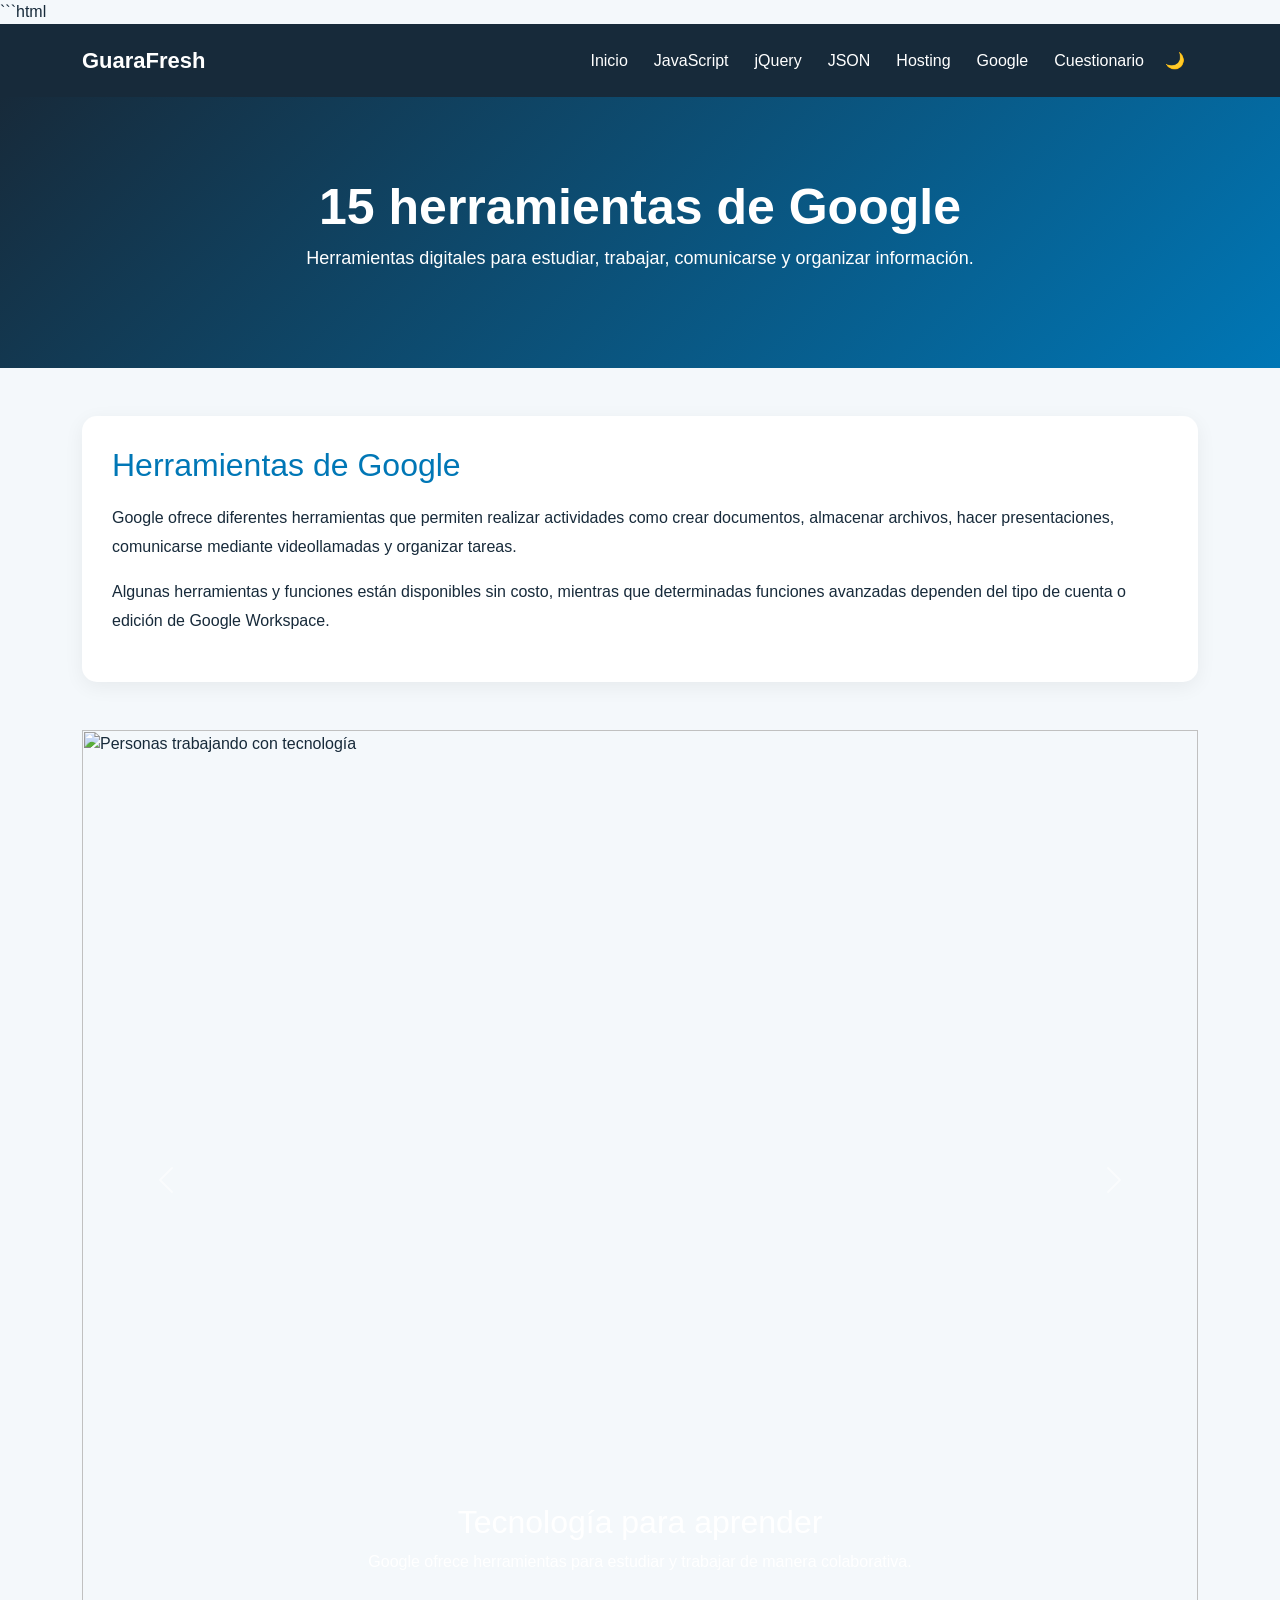
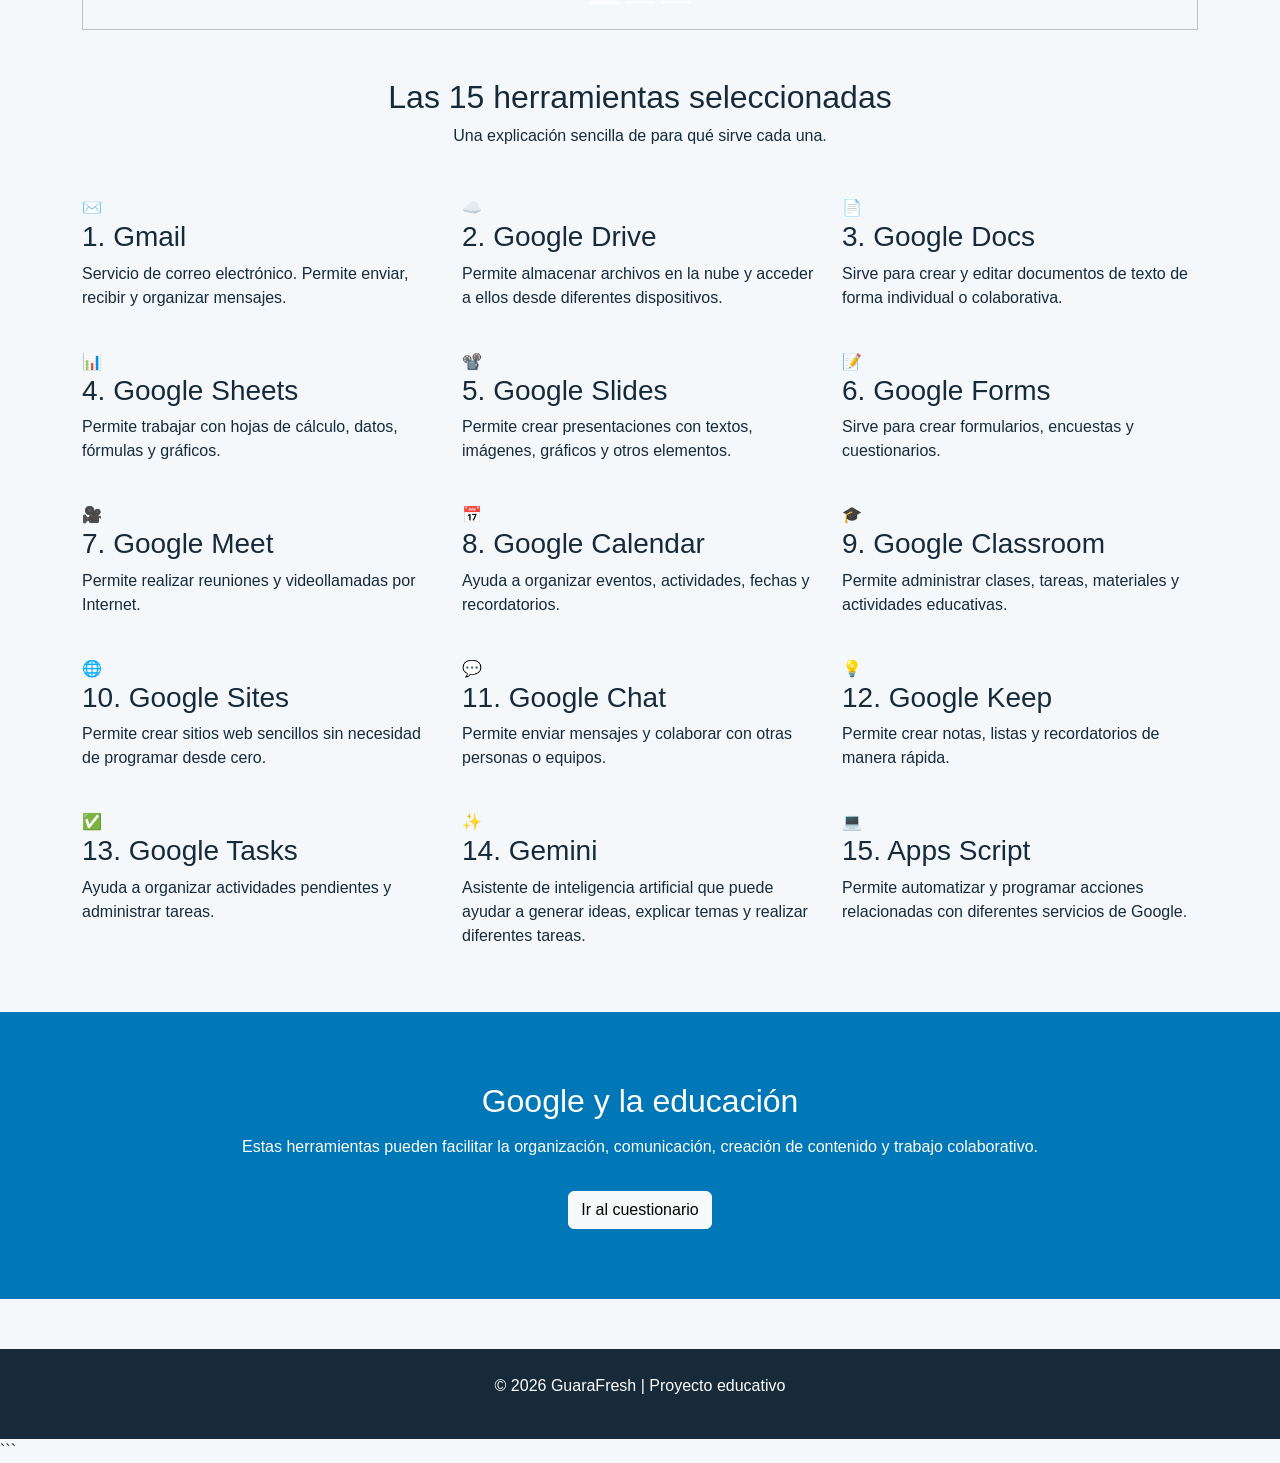
==== herramientas.html @ 19112d0e "second commit" ====
```html
<!DOCTYPE html>
<html lang="es">

<head>

    <meta charset="UTF-8">
    <meta name="viewport" content="width=device-width, initial-scale=1.0">

    <title>Herramientas de Google | GuaraFresh</title>

    <!-- Bootstrap -->
    <link href="https://cdn.jsdelivr.net/npm/bootstrap@5.3.7/dist/css/bootstrap.min.css" rel="stylesheet">

    <!-- CSS -->
    <link rel="stylesheet" href="css/estilos.css">

</head>

<body>

<!-- =========================
     NAVBAR
========================= -->

<nav class="navbar navbar-expand-lg navbar-dark">

    <div class="container">

        <a class="navbar-brand nombre-marca fw-bold" href="index.html">
            GuaraFresh
        </a>

        <button class="navbar-toggler"
                type="button"
                data-bs-toggle="collapse"
                data-bs-target="#menu">

            <span class="navbar-toggler-icon"></span>

        </button>

        <div class="collapse navbar-collapse" id="menu">

            <ul class="navbar-nav ms-auto">

                <li class="nav-item">
                    <a class="nav-link" href="index.html">
                        Inicio
                    </a>
                </li>

                <li class="nav-item">
                    <a class="nav-link" href="javascript.html">
                        JavaScript
                    </a>
                </li>

                <li class="nav-item">
                    <a class="nav-link" href="jquery.html">
                        jQuery
                    </a>
                </li>

                <li class="nav-item">
                    <a class="nav-link" href="json.html">
                        JSON
                    </a>
                </li>

                <li class="nav-item">
                    <a class="nav-link" href="hosting.html">
                        Hosting
                    </a>
                </li>

                <li class="nav-item">
                    <a class="nav-link active" href="herramientas.html">
                        Google
                    </a>
                </li>

                <li class="nav-item">
                    <a class="nav-link" href="cuestionario.html">
                        Cuestionario
                    </a>
                </li>

            </ul>

            <!-- MODO OSCURO -->

            <button id="modoOscuro"
                    class="btn btn-modo"
                    type="button">

                🌙

            </button>

        </div>

    </div>

</nav>


<!-- =========================
     TÍTULO
========================= -->

<section class="titulo-pagina">

    <div class="container">

        <h1>
            15 herramientas de Google
        </h1>

        <p>
            Herramientas digitales para estudiar, trabajar,
            comunicarse y organizar información.
        </p>

    </div>

</section>


<!-- =========================
     INTRODUCCIÓN
========================= -->

<section class="container py-5">

    <div class="contenido">

        <h2>
            Herramientas de Google
        </h2>

        <p>
            Google ofrece diferentes herramientas que permiten
            realizar actividades como crear documentos,
            almacenar archivos, hacer presentaciones,
            comunicarse mediante videollamadas y organizar tareas.
        </p>

        <p>
            Algunas herramientas y funciones están disponibles
            sin costo, mientras que determinadas funciones
            avanzadas dependen del tipo de cuenta o edición
            de Google Workspace.
        </p>

    </div>

</section>


<!-- =========================
     CARRUSEL
========================= -->

<section class="container mb-5">

    <div id="carruselGoogle"
         class="carousel slide carousel-fade"
         data-bs-ride="carousel"
         data-bs-interval="4000">

        <div class="carousel-indicators">

            <button type="button"
                    data-bs-target="#carruselGoogle"
                    data-bs-slide-to="0"
                    class="active"></button>

            <button type="button"
                    data-bs-target="#carruselGoogle"
                    data-bs-slide-to="1"></button>

            <button type="button"
                    data-bs-target="#carruselGoogle"
                    data-bs-slide-to="2"></button>

        </div>


        <div class="carousel-inner">

            <div class="carousel-item active">

                <img src="https://images.unsplash.com/photo-1556761175-b413da4baf72?auto=format&fit=crop&w=1400&q=80"
                     class="d-block w-100"
                     alt="Personas trabajando con tecnología">

                <div class="carousel-caption">

                    <h2>
                        Tecnología para aprender
                    </h2>

                    <p>
                        Google ofrece herramientas para estudiar
                        y trabajar de manera colaborativa.
                    </p>

                </div>

            </div>


            <div class="carousel-item">

                <img src="https://images.unsplash.com/photo-1516321318423-f06f85e504b3?auto=format&fit=crop&w=1400&q=80"
                     class="d-block w-100"
                     alt="Computadora y herramientas digitales">

                <div class="carousel-caption">

                    <h2>
                        Productividad digital
                    </h2>

                    <p>
                        Crea documentos, presentaciones,
                        formularios y mucho más.
                    </p>

                </div>

            </div>


            <div class="carousel-item">

                <img src="https://images.unsplash.com/photo-1497366754035-f200968a6e72?auto=format&fit=crop&w=1400&q=80"
                     class="d-block w-100"
                     alt="Espacio de trabajo">

                <div class="carousel-caption">

                    <h2>
                        Trabajo colaborativo
                    </h2>

                    <p>
                        Comparte información y trabaja
                        con otras personas desde Internet.
                    </p>

                </div>

            </div>

        </div>


        <button class="carousel-control-prev"
                type="button"
                data-bs-target="#carruselGoogle"
                data-bs-slide="prev">

            <span class="carousel-control-prev-icon"></span>

        </button>


        <button class="carousel-control-next"
                type="button"
                data-bs-target="#carruselGoogle"
                data-bs-slide="next">

            <span class="carousel-control-next-icon"></span>

        </button>

    </div>

</section>


<!-- =========================
     15 HERRAMIENTAS
========================= -->

<section class="container pb-5">

    <div class="text-center mb-5">

        <h2>
            Las 15 herramientas seleccionadas
        </h2>

        <p class="texto-gris">
            Una explicación sencilla de para qué sirve cada una.
        </p>

    </div>


    <div class="row g-4">


        <!-- 1 -->

        <div class="col-md-6 col-lg-4">

            <div class="herramienta-card">

                <div class="herramienta-icono">
                    ✉️
                </div>

                <h3>
                    1. Gmail
                </h3>

                <p>
                    Servicio de correo electrónico. Permite
                    enviar, recibir y organizar mensajes.
                </p>

            </div>

        </div>


        <!-- 2 -->

        <div class="col-md-6 col-lg-4">

            <div class="herramienta-card">

                <div class="herramienta-icono">
                    ☁️
                </div>

                <h3>
                    2. Google Drive
                </h3>

                <p>
                    Permite almacenar archivos en la nube
                    y acceder a ellos desde diferentes dispositivos.
                </p>

            </div>

        </div>


        <!-- 3 -->

        <div class="col-md-6 col-lg-4">

            <div class="herramienta-card">

                <div class="herramienta-icono">
                    📄
                </div>

                <h3>
                    3. Google Docs
                </h3>

                <p>
                    Sirve para crear y editar documentos
                    de texto de forma individual o colaborativa.
                </p>

            </div>

        </div>


        <!-- 4 -->

        <div class="col-md-6 col-lg-4">

            <div class="herramienta-card">

                <div class="herramienta-icono">
                    📊
                </div>

                <h3>
                    4. Google Sheets
                </h3>

                <p>
                    Permite trabajar con hojas de cálculo,
                    datos, fórmulas y gráficos.
                </p>

            </div>

        </div>


        <!-- 5 -->

        <div class="col-md-6 col-lg-4">

            <div class="herramienta-card">

                <div class="herramienta-icono">
                    📽️
                </div>

                <h3>
                    5. Google Slides
                </h3>

                <p>
                    Permite crear presentaciones con textos,
                    imágenes, gráficos y otros elementos.
                </p>

            </div>

        </div>


        <!-- 6 -->

        <div class="col-md-6 col-lg-4">

            <div class="herramienta-card">

                <div class="herramienta-icono">
                    📝
                </div>

                <h3>
                    6. Google Forms
                </h3>

                <p>
                    Sirve para crear formularios, encuestas
                    y cuestionarios.
                </p>

            </div>

        </div>


        <!-- 7 -->

        <div class="col-md-6 col-lg-4">

            <div class="herramienta-card">

                <div class="herramienta-icono">
                    🎥
                </div>

                <h3>
                    7. Google Meet
                </h3>

                <p>
                    Permite realizar reuniones y videollamadas
                    por Internet.
                </p>

            </div>

        </div>


        <!-- 8 -->

        <div class="col-md-6 col-lg-4">

            <div class="herramienta-card">

                <div class="herramienta-icono">
                    📅
                </div>

                <h3>
                    8. Google Calendar
                </h3>

                <p>
                    Ayuda a organizar eventos, actividades,
                    fechas y recordatorios.
                </p>

            </div>

        </div>


        <!-- 9 -->

        <div class="col-md-6 col-lg-4">

            <div class="herramienta-card">

                <div class="herramienta-icono">
                    🎓
                </div>

                <h3>
                    9. Google Classroom
                </h3>

                <p>
                    Permite administrar clases, tareas,
                    materiales y actividades educativas.
                </p>

            </div>

        </div>


        <!-- 10 -->

        <div class="col-md-6 col-lg-4">

            <div class="herramienta-card">

                <div class="herramienta-icono">
                    🌐
                </div>

                <h3>
                    10. Google Sites
                </h3>

                <p>
                    Permite crear sitios web sencillos
                    sin necesidad de programar desde cero.
                </p>

            </div>

        </div>


        <!-- 11 -->

        <div class="col-md-6 col-lg-4">

            <div class="herramienta-card">

                <div class="herramienta-icono">
                    💬
                </div>

                <h3>
                    11. Google Chat
                </h3>

                <p>
                    Permite enviar mensajes y colaborar
                    con otras personas o equipos.
                </p>

            </div>

        </div>


        <!-- 12 -->

        <div class="col-md-6 col-lg-4">

            <div class="herramienta-card">

                <div class="herramienta-icono">
                    💡
                </div>

                <h3>
                    12. Google Keep
                </h3>

                <p>
                    Permite crear notas, listas y recordatorios
                    de manera rápida.
                </p>

            </div>

        </div>


        <!-- 13 -->

        <div class="col-md-6 col-lg-4">

            <div class="herramienta-card">

                <div class="herramienta-icono">
                    ✅
                </div>

                <h3>
                    13. Google Tasks
                </h3>

                <p>
                    Ayuda a organizar actividades pendientes
                    y administrar tareas.
                </p>

            </div>

        </div>


        <!-- 14 -->

        <div class="col-md-6 col-lg-4">

            <div class="herramienta-card">

                <div class="herramienta-icono">
                    ✨
                </div>

                <h3>
                    14. Gemini
                </h3>

                <p>
                    Asistente de inteligencia artificial
                    que puede ayudar a generar ideas,
                    explicar temas y realizar diferentes tareas.
                </p>

            </div>

        </div>


        <!-- 15 -->

        <div class="col-md-6 col-lg-4">

            <div class="herramienta-card">

                <div class="herramienta-icono">
                    💻
                </div>

                <h3>
                    15. Apps Script
                </h3>

                <p>
                    Permite automatizar y programar acciones
                    relacionadas con diferentes servicios de Google.
                </p>

            </div>

        </div>


    </div>

</section>


<!-- =========================
     MENSAJE FINAL
========================= -->

<section class="seccion-azul">

    <div class="container text-center">

        <h2>
            Google y la educación
        </h2>

        <p>
            Estas herramientas pueden facilitar la organización,
            comunicación, creación de contenido y trabajo colaborativo.
        </p>

        <a href="cuestionario.html"
           class="btn btn-light mt-3">

            Ir al cuestionario

        </a>

    </div>

</section>


<!-- =========================
     FOOTER
========================= -->

<footer>

    <p>
        © 2026 GuaraFresh | Proyecto educativo
    </p>

</footer>


<!-- Bootstrap -->

<script src="https://cdn.jsdelivr.net/npm/bootstrap@5.3.7/dist/js/bootstrap.bundle.min.js"></script>

<!-- JavaScript propio -->

<script src="js/script.js"></script>

</body>

</html>
```
---- css/estilos.css ----
* {
    margin: 0;
    padding: 0;
    box-sizing: border-box;
}

body {
    font-family: Arial, Helvetica, sans-serif;
    background: #f4f8fb;
    color: #172a3a;
}

/* NAVBAR */

.navbar {
    background: #172a3a;
    padding: 15px 0;
}

.navbar-brand {
    font-size: 22px;
}

.nav-link {
    color: white !important;
    margin-left: 10px;
    transition: 0.3s;
}

.nav-link:hover {
    color: #2a9d8f !important;
}

/* HERO */

.hero {
    min-height: 600px;
    display: flex;
    align-items: center;
    justify-content: center;

    background: linear-gradient(
        135deg,
        #172a3a,
        #0077b6,
        #2a9d8f
    );

    color: white;
}

.hero h1 {
    font-size: 70px;
    font-weight: bold;
    margin: 20px 0;
}

.hero h3 {
    margin-bottom: 20px;
}

.hero p {
    max-width: 700px;
    margin: auto;
    font-size: 19px;
    line-height: 1.7;
}

.logo {
    width: 100px;
    height: 100px;
    margin: auto;

    display: flex;
    align-items: center;
    justify-content: center;

    border-radius: 50%;

    background: white;

    font-size: 50px;
}

/* BOTONES */

.btn-principal {
    background: #2a9d8f;
    color: white;
    border: none;
    padding: 12px 25px;
    margin-top: 25px;
    border-radius: 30px;
    transition: 0.3s;
}

.btn-principal:hover {
    background: #238276;
    color: white;
    transform: translateY(-3px);
}

/* TITULOS */

.titulo-pagina {
    background: linear-gradient(
        135deg,
        #172a3a,
        #0077b6
    );

    color: white;

    text-align: center;

    padding: 80px 20px;
}

.titulo-pagina h1 {
    font-size: 50px;
    font-weight: bold;
}

.titulo-pagina p {
    font-size: 18px;
}

/* TARJETAS */

.card-info {
    background: white;
    padding: 30px;
    border-radius: 15px;

    height: 100%;

    box-shadow: 0 5px 20px rgba(0, 0, 0, 0.08);

    transition: 0.3s;
}

.card-info:hover {
    transform: translateY(-7px);
}

.card-info h3 {
    color: #0077b6;
    margin-bottom: 15px;
}

.icono {
    font-size: 45px;
    margin-bottom: 15px;
}

/* CONTENIDO */

.contenido {
    background: white;

    padding: 30px;

    border-radius: 15px;

    box-shadow: 0 5px 20px rgba(0, 0, 0, 0.06);
}

.contenido h2 {
    color: #0077b6;
    margin-bottom: 20px;
}

.contenido p {
    line-height: 1.8;
}

/* CODIGO */

.codigo {
    background: #172a3a;
    color: white;

    padding: 30px;

    margin-top: 30px;

    border-radius: 15px;
}

.codigo h3 {
    margin-bottom: 20px;
}

pre {
    background: #101b25;
    padding: 20px;
    border-radius: 10px;
    overflow-x: auto;
}

code {
    color: #9ef01a;
}

/* MENSAJE JQUERY */

.mensaje {
    background: #e8f7f5;

    color: #172a3a;

    padding: 20px;

    margin-bottom: 20px;

    border-radius: 10px;

    font-size: 18px;
}

/* SECCION AZUL */

.seccion-azul {
    background: #0077b6;

    color: white;

    padding: 70px 20px;
}

.seccion-azul h2 {
    margin-bottom: 15px;
}

/* TABLA */

.table {
    background: white;
}

.table pre {
    margin: 0;
}

/* DOMINIO */

.dominio {
    background: #172a3a;

    color: #9ef01a;

    padding: 20px;

    border-radius: 10px;

    font-size: 25px;

    text-align: center;

    margin: 20px 0;
}

/* FLUJO DNS */

.flujo {
    display: flex;

    flex-direction: column;

    align-items: center;

    gap: 10px;

    margin: 30px 0;
}

.flujo div {
    background: #0077b6;

    color: white;

    padding: 15px 30px;

    border-radius: 10px;

    font-weight: bold;
}

.flujo span {
    font-size: 25px;
}

/* CUESTIONARIO */

.pregunta {
    background: white;

    padding: 25px;

    margin-bottom: 20px;

    border-radius: 15px;

    box-shadow: 0 4px 15px rgba(0, 0, 0, 0.06);
}

.pregunta h3 {
    font-size: 20px;

    margin-bottom: 20px;
}

.pregunta label {
    display: block;

    padding: 10px;

    margin: 5px 0;

    background: #f4f8fb;

    border-radius: 8px;

    cursor: pointer;
}

.pregunta label:hover {
    background: #dff3f0;
}

#resultado {
    margin-top: 30px;

    padding: 25px;

    border-radius: 15px;

    font-size: 22px;

    font-weight: bold;

    text-align: center;
}

/* FOOTER */

footer {
    background: #172a3a;

    color: white;

    text-align: center;

    padding: 25px;

    margin-top: 50px;
}

/* RESPONSIVE */

@media (max-width: 768px) {

    .hero h1 {
        font-size: 45px;
    }

    .titulo-pagina h1 {
        font-size: 38px;
    }

    .hero {
        padding: 80px 20px;
    }

}
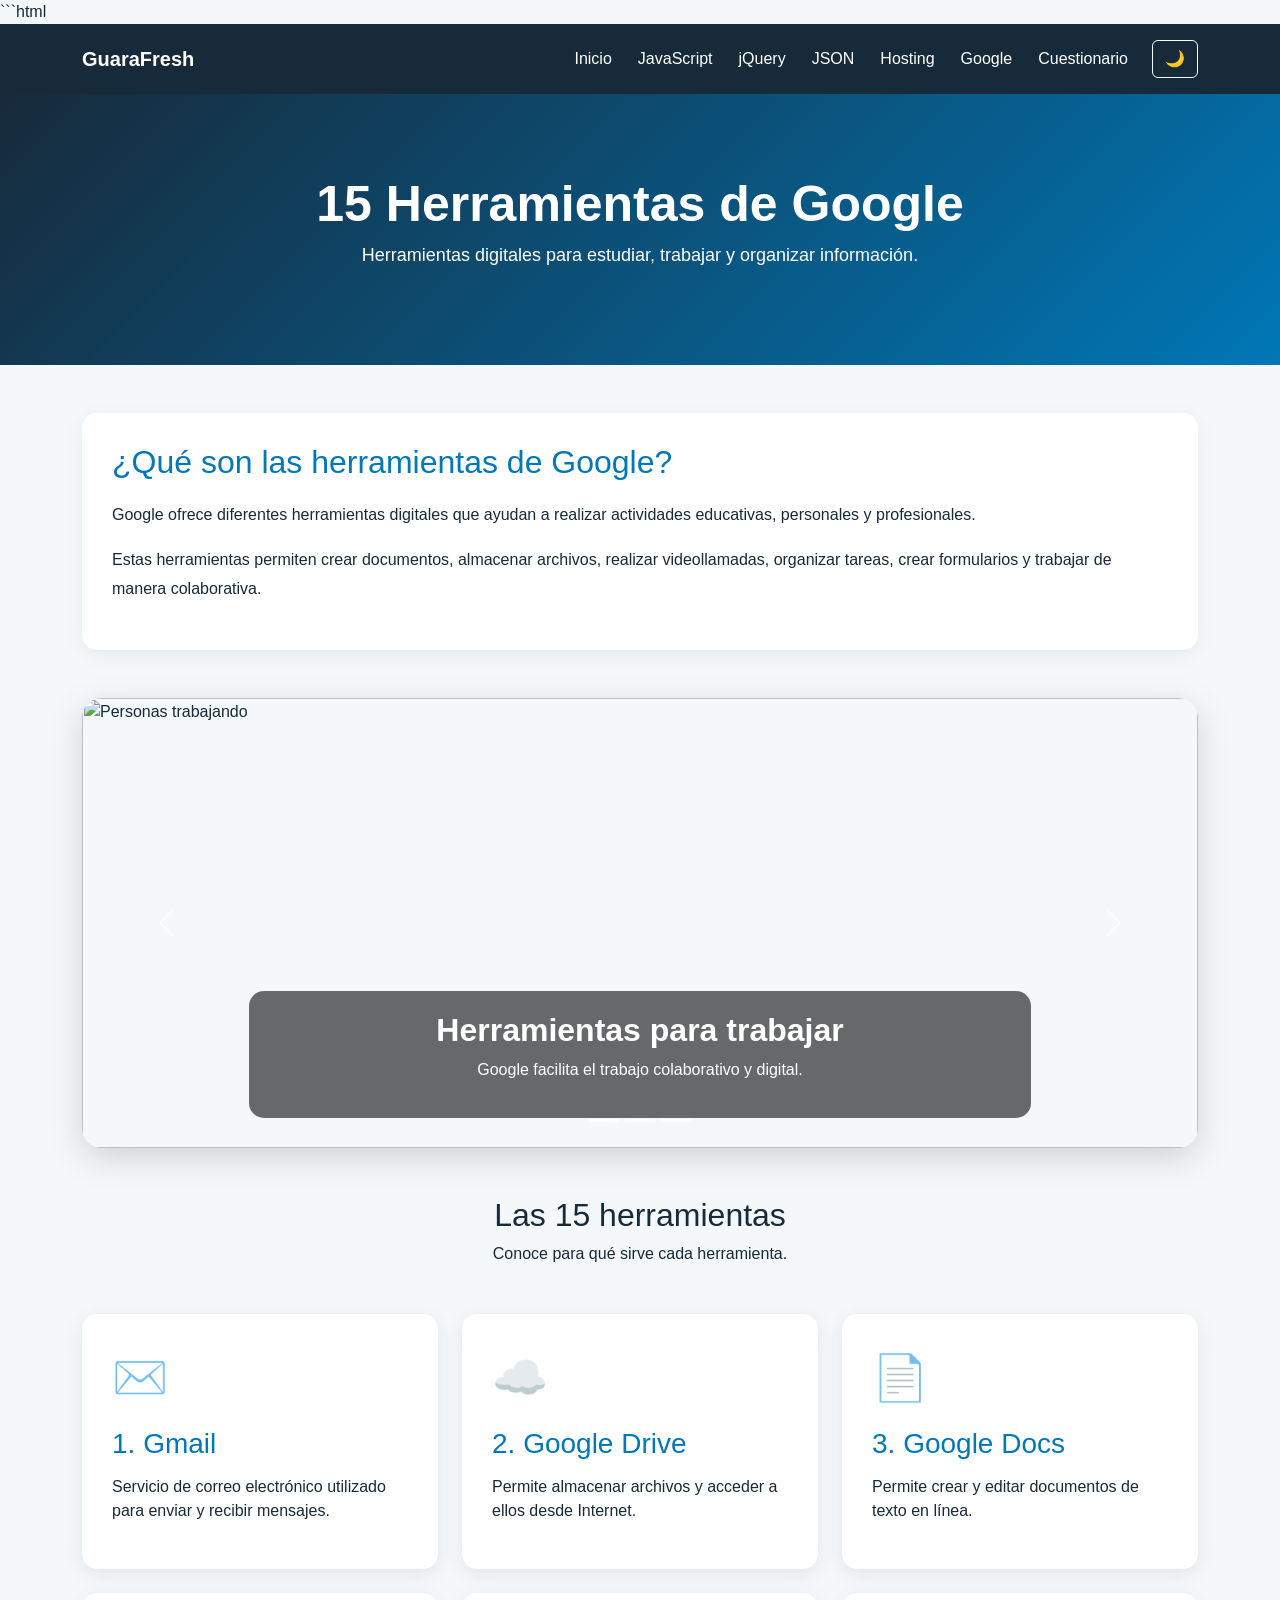
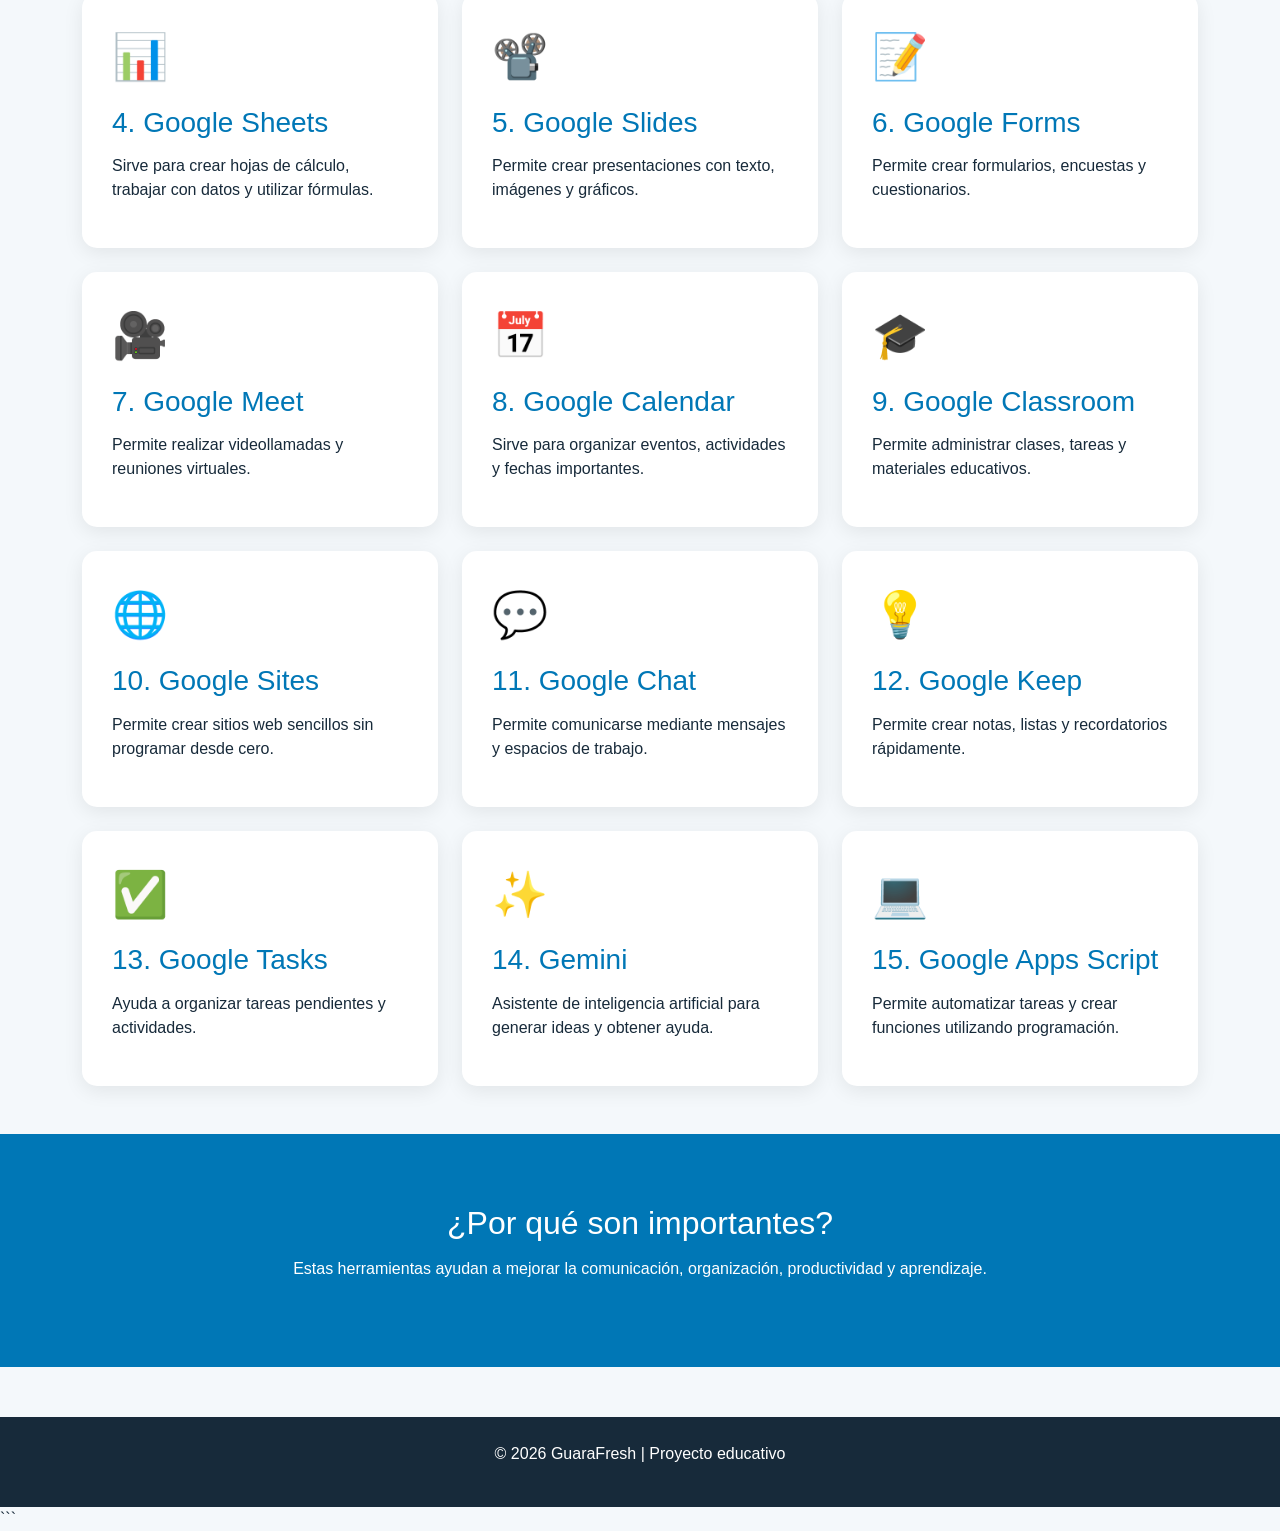
==== commit 8b9846c6: "tercer commit" ====
--- a/herramientas.html
+++ b/herramientas.html
@@ -12,12 +12,13 @@
     <!-- Bootstrap -->
     <link href="https://cdn.jsdelivr.net/npm/bootstrap@5.3.7/dist/css/bootstrap.min.css" rel="stylesheet">
 
-    <!-- CSS -->
+    <!-- CSS del proyecto -->
     <link rel="stylesheet" href="css/estilos.css">
 
 </head>
 
 <body>
+
 
 <!-- =========================
      NAVBAR
@@ -27,7 +28,7 @@
 
     <div class="container">
 
-        <a class="navbar-brand nombre-marca fw-bold" href="index.html">
+        <a class="navbar-brand fw-bold" href="index.html">
             GuaraFresh
         </a>
 
@@ -91,7 +92,7 @@
             <!-- MODO OSCURO -->
 
             <button id="modoOscuro"
-                    class="btn btn-modo"
+                    class="btn btn-outline-light ms-3"
                     type="button">
 
                 🌙
@@ -106,7 +107,7 @@
 
 
 <!-- =========================
-     TÍTULO
+     ENCABEZADO
 ========================= -->
 
 <section class="titulo-pagina">
@@ -114,12 +115,12 @@
     <div class="container">
 
         <h1>
-            15 herramientas de Google
+            15 Herramientas de Google
         </h1>
 
         <p>
-            Herramientas digitales para estudiar, trabajar,
-            comunicarse y organizar información.
+            Herramientas digitales para estudiar,
+            trabajar y organizar información.
         </p>
 
     </div>
@@ -136,21 +137,20 @@
     <div class="contenido">
 
         <h2>
-            Herramientas de Google
+            ¿Qué son las herramientas de Google?
         </h2>
 
         <p>
-            Google ofrece diferentes herramientas que permiten
-            realizar actividades como crear documentos,
-            almacenar archivos, hacer presentaciones,
-            comunicarse mediante videollamadas y organizar tareas.
+            Google ofrece diferentes herramientas digitales
+            que ayudan a realizar actividades educativas,
+            personales y profesionales.
         </p>
 
         <p>
-            Algunas herramientas y funciones están disponibles
-            sin costo, mientras que determinadas funciones
-            avanzadas dependen del tipo de cuenta o edición
-            de Google Workspace.
+            Estas herramientas permiten crear documentos,
+            almacenar archivos, realizar videollamadas,
+            organizar tareas, crear formularios y trabajar
+            de manera colaborativa.
         </p>
 
     </div>
@@ -167,22 +167,25 @@
     <div id="carruselGoogle"
          class="carousel slide carousel-fade"
          data-bs-ride="carousel"
-         data-bs-interval="4000">
+         data-bs-interval="3500">
 
         <div class="carousel-indicators">
 
             <button type="button"
                     data-bs-target="#carruselGoogle"
                     data-bs-slide-to="0"
-                    class="active"></button>
+                    class="active">
+            </button>
 
             <button type="button"
                     data-bs-target="#carruselGoogle"
-                    data-bs-slide-to="1"></button>
+                    data-bs-slide-to="1">
+            </button>
 
             <button type="button"
                     data-bs-target="#carruselGoogle"
-                    data-bs-slide-to="2"></button>
+                    data-bs-slide-to="2">
+            </button>
 
         </div>
 
@@ -191,9 +194,33 @@
 
             <div class="carousel-item active">
 
-                <img src="https://images.unsplash.com/photo-1556761175-b413da4baf72?auto=format&fit=crop&w=1400&q=80"
-                     class="d-block w-100"
-                     alt="Personas trabajando con tecnología">
+                <img
+                    src="https://images.unsplash.com/photo-1556761175-b413da4baf72?auto=format&fit=crop&w=1400&q=80"
+                    class="d-block w-100"
+                    alt="Personas trabajando">
+
+                <div class="carousel-caption">
+
+                    <h2>
+                        Herramientas para trabajar
+                    </h2>
+
+                    <p>
+                        Google facilita el trabajo
+                        colaborativo y digital.
+                    </p>
+
+                </div>
+
+            </div>
+
+
+            <div class="carousel-item">
+
+                <img
+                    src="https://images.unsplash.com/photo-1516321318423-f06f85e504b3?auto=format&fit=crop&w=1400&q=80"
+                    class="d-block w-100"
+                    alt="Tecnología">
 
                 <div class="carousel-caption">
 
@@ -202,8 +229,8 @@
                     </h2>
 
                     <p>
-                        Google ofrece herramientas para estudiar
-                        y trabajar de manera colaborativa.
+                        Utiliza diferentes herramientas
+                        para mejorar tu aprendizaje.
                     </p>
 
                 </div>
@@ -213,41 +240,20 @@
 
             <div class="carousel-item">
 
-                <img src="https://images.unsplash.com/photo-1516321318423-f06f85e504b3?auto=format&fit=crop&w=1400&q=80"
-                     class="d-block w-100"
-                     alt="Computadora y herramientas digitales">
+                <img
+                    src="https://images.unsplash.com/photo-1497366754035-f200968a6e72?auto=format&fit=crop&w=1400&q=80"
+                    class="d-block w-100"
+                    alt="Espacio de trabajo">
 
                 <div class="carousel-caption">
 
                     <h2>
-                        Productividad digital
+                        Productividad
                     </h2>
 
                     <p>
-                        Crea documentos, presentaciones,
-                        formularios y mucho más.
-                    </p>
-
-                </div>
-
-            </div>
-
-
-            <div class="carousel-item">
-
-                <img src="https://images.unsplash.com/photo-1497366754035-f200968a6e72?auto=format&fit=crop&w=1400&q=80"
-                     class="d-block w-100"
-                     alt="Espacio de trabajo">
-
-                <div class="carousel-caption">
-
-                    <h2>
-                        Trabajo colaborativo
-                    </h2>
-
-                    <p>
-                        Comparte información y trabaja
-                        con otras personas desde Internet.
+                        Organiza tus actividades
+                        y proyectos de manera sencilla.
                     </p>
 
                 </div>
@@ -290,11 +296,11 @@
     <div class="text-center mb-5">
 
         <h2>
-            Las 15 herramientas seleccionadas
+            Las 15 herramientas
         </h2>
 
-        <p class="texto-gris">
-            Una explicación sencilla de para qué sirve cada una.
+        <p>
+            Conoce para qué sirve cada herramienta.
         </p>
 
     </div>
@@ -307,19 +313,15 @@
 
         <div class="col-md-6 col-lg-4">
 
-            <div class="herramienta-card">
-
-                <div class="herramienta-icono">
-                    ✉️
-                </div>
-
-                <h3>
-                    1. Gmail
-                </h3>
-
-                <p>
-                    Servicio de correo electrónico. Permite
-                    enviar, recibir y organizar mensajes.
+            <div class="card-info">
+
+                <div class="icono">✉️</div>
+
+                <h3>1. Gmail</h3>
+
+                <p>
+                    Servicio de correo electrónico
+                    utilizado para enviar y recibir mensajes.
                 </p>
 
             </div>
@@ -331,19 +333,15 @@
 
         <div class="col-md-6 col-lg-4">
 
-            <div class="herramienta-card">
-
-                <div class="herramienta-icono">
-                    ☁️
-                </div>
-
-                <h3>
-                    2. Google Drive
-                </h3>
-
-                <p>
-                    Permite almacenar archivos en la nube
-                    y acceder a ellos desde diferentes dispositivos.
+            <div class="card-info">
+
+                <div class="icono">☁️</div>
+
+                <h3>2. Google Drive</h3>
+
+                <p>
+                    Permite almacenar archivos y acceder
+                    a ellos desde Internet.
                 </p>
 
             </div>
@@ -355,19 +353,15 @@
 
         <div class="col-md-6 col-lg-4">
 
-            <div class="herramienta-card">
-
-                <div class="herramienta-icono">
-                    📄
-                </div>
-
-                <h3>
-                    3. Google Docs
-                </h3>
-
-                <p>
-                    Sirve para crear y editar documentos
-                    de texto de forma individual o colaborativa.
+            <div class="card-info">
+
+                <div class="icono">📄</div>
+
+                <h3>3. Google Docs</h3>
+
+                <p>
+                    Permite crear y editar documentos
+                    de texto en línea.
                 </p>
 
             </div>
@@ -379,19 +373,15 @@
 
         <div class="col-md-6 col-lg-4">
 
-            <div class="herramienta-card">
-
-                <div class="herramienta-icono">
-                    📊
-                </div>
-
-                <h3>
-                    4. Google Sheets
-                </h3>
-
-                <p>
-                    Permite trabajar con hojas de cálculo,
-                    datos, fórmulas y gráficos.
+            <div class="card-info">
+
+                <div class="icono">📊</div>
+
+                <h3>4. Google Sheets</h3>
+
+                <p>
+                    Sirve para crear hojas de cálculo,
+                    trabajar con datos y utilizar fórmulas.
                 </p>
 
             </div>
@@ -403,19 +393,15 @@
 
         <div class="col-md-6 col-lg-4">
 
-            <div class="herramienta-card">
-
-                <div class="herramienta-icono">
-                    📽️
-                </div>
-
-                <h3>
-                    5. Google Slides
-                </h3>
-
-                <p>
-                    Permite crear presentaciones con textos,
-                    imágenes, gráficos y otros elementos.
+            <div class="card-info">
+
+                <div class="icono">📽️</div>
+
+                <h3>5. Google Slides</h3>
+
+                <p>
+                    Permite crear presentaciones
+                    con texto, imágenes y gráficos.
                 </p>
 
             </div>
@@ -427,19 +413,15 @@
 
         <div class="col-md-6 col-lg-4">
 
-            <div class="herramienta-card">
-
-                <div class="herramienta-icono">
-                    📝
-                </div>
-
-                <h3>
-                    6. Google Forms
-                </h3>
-
-                <p>
-                    Sirve para crear formularios, encuestas
-                    y cuestionarios.
+            <div class="card-info">
+
+                <div class="icono">📝</div>
+
+                <h3>6. Google Forms</h3>
+
+                <p>
+                    Permite crear formularios,
+                    encuestas y cuestionarios.
                 </p>
 
             </div>
@@ -451,19 +433,15 @@
 
         <div class="col-md-6 col-lg-4">
 
-            <div class="herramienta-card">
-
-                <div class="herramienta-icono">
-                    🎥
-                </div>
-
-                <h3>
-                    7. Google Meet
-                </h3>
-
-                <p>
-                    Permite realizar reuniones y videollamadas
-                    por Internet.
+            <div class="card-info">
+
+                <div class="icono">🎥</div>
+
+                <h3>7. Google Meet</h3>
+
+                <p>
+                    Permite realizar videollamadas
+                    y reuniones virtuales.
                 </p>
 
             </div>
@@ -475,19 +453,15 @@
 
         <div class="col-md-6 col-lg-4">
 
-            <div class="herramienta-card">
-
-                <div class="herramienta-icono">
-                    📅
-                </div>
-
-                <h3>
-                    8. Google Calendar
-                </h3>
-
-                <p>
-                    Ayuda a organizar eventos, actividades,
-                    fechas y recordatorios.
+            <div class="card-info">
+
+                <div class="icono">📅</div>
+
+                <h3>8. Google Calendar</h3>
+
+                <p>
+                    Sirve para organizar eventos,
+                    actividades y fechas importantes.
                 </p>
 
             </div>
@@ -499,19 +473,15 @@
 
         <div class="col-md-6 col-lg-4">
 
-            <div class="herramienta-card">
-
-                <div class="herramienta-icono">
-                    🎓
-                </div>
-
-                <h3>
-                    9. Google Classroom
-                </h3>
-
-                <p>
-                    Permite administrar clases, tareas,
-                    materiales y actividades educativas.
+            <div class="card-info">
+
+                <div class="icono">🎓</div>
+
+                <h3>9. Google Classroom</h3>
+
+                <p>
+                    Permite administrar clases,
+                    tareas y materiales educativos.
                 </p>
 
             </div>
@@ -523,19 +493,15 @@
 
         <div class="col-md-6 col-lg-4">
 
-            <div class="herramienta-card">
-
-                <div class="herramienta-icono">
-                    🌐
-                </div>
-
-                <h3>
-                    10. Google Sites
-                </h3>
+            <div class="card-info">
+
+                <div class="icono">🌐</div>
+
+                <h3>10. Google Sites</h3>
 
                 <p>
                     Permite crear sitios web sencillos
-                    sin necesidad de programar desde cero.
+                    sin programar desde cero.
                 </p>
 
             </div>
@@ -547,19 +513,15 @@
 
         <div class="col-md-6 col-lg-4">
 
-            <div class="herramienta-card">
-
-                <div class="herramienta-icono">
-                    💬
-                </div>
-
-                <h3>
-                    11. Google Chat
-                </h3>
-
-                <p>
-                    Permite enviar mensajes y colaborar
-                    con otras personas o equipos.
+            <div class="card-info">
+
+                <div class="icono">💬</div>
+
+                <h3>11. Google Chat</h3>
+
+                <p>
+                    Permite comunicarse mediante
+                    mensajes y espacios de trabajo.
                 </p>
 
             </div>
@@ -571,19 +533,15 @@
 
         <div class="col-md-6 col-lg-4">
 
-            <div class="herramienta-card">
-
-                <div class="herramienta-icono">
-                    💡
-                </div>
-
-                <h3>
-                    12. Google Keep
-                </h3>
-
-                <p>
-                    Permite crear notas, listas y recordatorios
-                    de manera rápida.
+            <div class="card-info">
+
+                <div class="icono">💡</div>
+
+                <h3>12. Google Keep</h3>
+
+                <p>
+                    Permite crear notas, listas
+                    y recordatorios rápidamente.
                 </p>
 
             </div>
@@ -595,19 +553,15 @@
 
         <div class="col-md-6 col-lg-4">
 
-            <div class="herramienta-card">
-
-                <div class="herramienta-icono">
-                    ✅
-                </div>
-
-                <h3>
-                    13. Google Tasks
-                </h3>
-
-                <p>
-                    Ayuda a organizar actividades pendientes
-                    y administrar tareas.
+            <div class="card-info">
+
+                <div class="icono">✅</div>
+
+                <h3>13. Google Tasks</h3>
+
+                <p>
+                    Ayuda a organizar tareas pendientes
+                    y actividades.
                 </p>
 
             </div>
@@ -619,20 +573,15 @@
 
         <div class="col-md-6 col-lg-4">
 
-            <div class="herramienta-card">
-
-                <div class="herramienta-icono">
-                    ✨
-                </div>
-
-                <h3>
-                    14. Gemini
-                </h3>
+            <div class="card-info">
+
+                <div class="icono">✨</div>
+
+                <h3>14. Gemini</h3>
 
                 <p>
                     Asistente de inteligencia artificial
-                    que puede ayudar a generar ideas,
-                    explicar temas y realizar diferentes tareas.
+                    para generar ideas y obtener ayuda.
                 </p>
 
             </div>
@@ -644,19 +593,15 @@
 
         <div class="col-md-6 col-lg-4">
 
-            <div class="herramienta-card">
-
-                <div class="herramienta-icono">
-                    💻
-                </div>
-
-                <h3>
-                    15. Apps Script
-                </h3>
-
-                <p>
-                    Permite automatizar y programar acciones
-                    relacionadas con diferentes servicios de Google.
+            <div class="card-info">
+
+                <div class="icono">💻</div>
+
+                <h3>15. Google Apps Script</h3>
+
+                <p>
+                    Permite automatizar tareas y crear
+                    funciones utilizando programación.
                 </p>
 
             </div>
@@ -670,7 +615,7 @@
 
 
 <!-- =========================
-     MENSAJE FINAL
+     CONCLUSIÓN
 ========================= -->
 
 <section class="seccion-azul">
@@ -678,20 +623,13 @@
     <div class="container text-center">
 
         <h2>
-            Google y la educación
+            ¿Por qué son importantes?
         </h2>
 
         <p>
-            Estas herramientas pueden facilitar la organización,
-            comunicación, creación de contenido y trabajo colaborativo.
+            Estas herramientas ayudan a mejorar la comunicación,
+            organización, productividad y aprendizaje.
         </p>
-
-        <a href="cuestionario.html"
-           class="btn btn-light mt-3">
-
-            Ir al cuestionario
-
-        </a>
 
     </div>
 
@@ -715,9 +653,11 @@
 
 <script src="https://cdn.jsdelivr.net/npm/bootstrap@5.3.7/dist/js/bootstrap.bundle.min.js"></script>
 
-<!-- JavaScript propio -->
+
+<!-- JavaScript del proyecto -->
 
 <script src="js/script.js"></script>
+
 
 </body>
 
--- a/css/estilos.css
+++ b/css/estilos.css
@@ -4,21 +4,30 @@
     box-sizing: border-box;
 }
 
+html {
+    scroll-behavior: smooth;
+}
+
 body {
     font-family: Arial, Helvetica, sans-serif;
     background: #f4f8fb;
     color: #172a3a;
-}
-
-/* NAVBAR */
+    transition: background 0.4s ease, color 0.4s ease;
+}
+
+
+/* =========================
+   NAVBAR
+========================= */
 
 .navbar {
     background: #172a3a;
     padding: 15px 0;
 }
 
-.navbar-brand {
-    font-size: 22px;
+.nombre-marca {
+    font-size: 23px;
+    font-weight: bold;
 }
 
 .nav-link {
@@ -31,7 +40,23 @@
     color: #2a9d8f !important;
 }
 
-/* HERO */
+.btn-modo {
+    margin-left: 15px;
+    border: 1px solid white;
+    color: white;
+    border-radius: 20px;
+    transition: 0.3s;
+}
+
+.btn-modo:hover {
+    background: white;
+    color: #172a3a;
+}
+
+
+/* =========================
+   HERO
+========================= */
 
 .hero {
     min-height: 600px;
@@ -39,12 +64,17 @@
     align-items: center;
     justify-content: center;
 
-    background: linear-gradient(
-        135deg,
-        #172a3a,
-        #0077b6,
-        #2a9d8f
-    );
+    background:
+        linear-gradient(
+            135deg,
+            rgba(23, 42, 58, 0.92),
+            rgba(0, 119, 182, 0.85),
+            rgba(42, 157, 143, 0.85)
+        ),
+        url("https://images.unsplash.com/photo-1497366811353-6870744d04b2?auto=format&fit=crop&w=1600&q=80");
+
+    background-size: cover;
+    background-position: center;
 
     color: white;
 }
@@ -66,23 +96,10 @@
     line-height: 1.7;
 }
 
-.logo {
-    width: 100px;
-    height: 100px;
-    margin: auto;
-
-    display: flex;
-    align-items: center;
-    justify-content: center;
-
-    border-radius: 50%;
-
-    background: white;
-
-    font-size: 50px;
-}
-
-/* BOTONES */
+
+/* =========================
+   BOTONES
+========================= */
 
 .btn-principal {
     background: #2a9d8f;
@@ -100,19 +117,21 @@
     transform: translateY(-3px);
 }
 
-/* TITULOS */
+
+/* =========================
+   TÍTULOS
+========================= */
 
 .titulo-pagina {
-    background: linear-gradient(
-        135deg,
-        #172a3a,
-        #0077b6
-    );
-
-    color: white;
-
+    background:
+        linear-gradient(
+            135deg,
+            #172a3a,
+            #0077b6
+        );
+
+    color: white;
     text-align: center;
-
     padding: 80px 20px;
 }
 
@@ -125,22 +144,27 @@
     font-size: 18px;
 }
 
-/* TARJETAS */
+
+/* =========================
+   TARJETAS
+========================= */
 
 .card-info {
     background: white;
     padding: 30px;
     border-radius: 15px;
-
     height: 100%;
 
     box-shadow: 0 5px 20px rgba(0, 0, 0, 0.08);
 
-    transition: 0.3s;
+    transition:
+        transform 0.3s ease,
+        box-shadow 0.3s ease;
 }
 
 .card-info:hover {
     transform: translateY(-7px);
+    box-shadow: 0 12px 30px rgba(0, 0, 0, 0.13);
 }
 
 .card-info h3 {
@@ -153,16 +177,21 @@
     margin-bottom: 15px;
 }
 
-/* CONTENIDO */
+
+/* =========================
+   CONTENIDO
+========================= */
 
 .contenido {
     background: white;
-
     padding: 30px;
-
     border-radius: 15px;
 
     box-shadow: 0 5px 20px rgba(0, 0, 0, 0.06);
+
+    transition:
+        background 0.4s ease,
+        color 0.4s ease;
 }
 
 .contenido h2 {
@@ -174,16 +203,16 @@
     line-height: 1.8;
 }
 
-/* CODIGO */
+
+/* =========================
+   CÓDIGO
+========================= */
 
 .codigo {
     background: #172a3a;
     color: white;
-
     padding: 30px;
-
     margin-top: 30px;
-
     border-radius: 15px;
 }
 
@@ -202,29 +231,28 @@
     color: #9ef01a;
 }
 
-/* MENSAJE JQUERY */
+
+/* =========================
+   JQUERY
+========================= */
 
 .mensaje {
     background: #e8f7f5;
-
     color: #172a3a;
-
     padding: 20px;
-
     margin-bottom: 20px;
-
     border-radius: 10px;
-
     font-size: 18px;
 }
 
-/* SECCION AZUL */
+
+/* =========================
+   SECCIÓN AZUL
+========================= */
 
 .seccion-azul {
     background: #0077b6;
-
-    color: white;
-
+    color: white;
     padding: 70px 20px;
 }
 
@@ -232,7 +260,90 @@
     margin-bottom: 15px;
 }
 
-/* TABLA */
+
+/* =========================
+   CARRUSEL
+========================= */
+
+#carruselGoogle {
+    border-radius: 20px;
+    overflow: hidden;
+    box-shadow: 0 10px 35px rgba(0, 0, 0, 0.15);
+}
+
+#carruselGoogle img {
+    height: 450px;
+    object-fit: cover;
+}
+
+.carousel-caption {
+    background: rgba(0, 0, 0, 0.58);
+    border-radius: 15px;
+    padding: 20px;
+    bottom: 30px;
+}
+
+.carousel-caption h2 {
+    font-weight: bold;
+}
+
+
+/* =========================
+   TARJETAS GOOGLE
+========================= */
+
+.herramienta-card {
+    background: white;
+    height: 100%;
+    padding: 30px;
+
+    border-radius: 18px;
+
+    box-shadow:
+        0 5px 20px rgba(0, 0, 0, 0.08);
+
+    border-top: 4px solid #2a9d8f;
+
+    transition:
+        transform 0.3s ease,
+        box-shadow 0.3s ease,
+        background 0.4s ease;
+}
+
+.herramienta-card:hover {
+    transform: translateY(-8px);
+
+    box-shadow:
+        0 15px 35px rgba(0, 0, 0, 0.14);
+}
+
+.herramienta-icono {
+    font-size: 45px;
+    margin-bottom: 15px;
+}
+
+.herramienta-card h3 {
+    color: #0077b6;
+    margin-bottom: 15px;
+}
+
+.herramienta-card p {
+    line-height: 1.7;
+}
+
+
+/* =========================
+   TEXTO GRIS
+========================= */
+
+.texto-gris {
+    color: #667781;
+}
+
+
+/* =========================
+   TABLA
+========================= */
 
 .table {
     background: white;
@@ -242,47 +353,39 @@
     margin: 0;
 }
 
-/* DOMINIO */
+
+/* =========================
+   DOMINIO
+========================= */
 
 .dominio {
     background: #172a3a;
-
     color: #9ef01a;
-
     padding: 20px;
-
     border-radius: 10px;
-
     font-size: 25px;
-
     text-align: center;
-
     margin: 20px 0;
 }
 
-/* FLUJO DNS */
+
+/* =========================
+   FLUJO DNS
+========================= */
 
 .flujo {
     display: flex;
-
     flex-direction: column;
-
     align-items: center;
-
     gap: 10px;
-
     margin: 30px 0;
 }
 
 .flujo div {
     background: #0077b6;
-
-    color: white;
-
+    color: white;
     padding: 15px 30px;
-
     border-radius: 10px;
-
     font-weight: bold;
 }
 
@@ -290,31 +393,29 @@
     font-size: 25px;
 }
 
-/* CUESTIONARIO */
+
+/* =========================
+   CUESTIONARIO
+========================= */
 
 .pregunta {
     background: white;
-
     padding: 25px;
-
     margin-bottom: 20px;
-
     border-radius: 15px;
 
-    box-shadow: 0 4px 15px rgba(0, 0, 0, 0.06);
+    box-shadow:
+        0 4px 15px rgba(0, 0, 0, 0.06);
 }
 
 .pregunta h3 {
     font-size: 20px;
-
     margin-bottom: 20px;
 }
 
 .pregunta label {
     display: block;
-
     padding: 10px;
-
     margin: 5px 0;
 
     background: #f4f8fb;
@@ -330,33 +431,88 @@
 
 #resultado {
     margin-top: 30px;
-
     padding: 25px;
 
     border-radius: 15px;
 
     font-size: 22px;
-
     font-weight: bold;
-
     text-align: center;
 }
 
-/* FOOTER */
+
+/* =========================
+   ANIMACIONES
+========================= */
+
+.animar {
+    opacity: 0;
+    transform: translateY(25px);
+
+    transition:
+        opacity 0.7s ease,
+        transform 0.7s ease;
+}
+
+.animar.visible {
+    opacity: 1;
+    transform: translateY(0);
+}
+
+
+/* =========================
+   MODO OSCURO
+========================= */
+
+body.modo-oscuro {
+    background: #101820;
+    color: #e9f1f5;
+}
+
+body.modo-oscuro .contenido,
+body.modo-oscuro .card-info,
+body.modo-oscuro .herramienta-card,
+body.modo-oscuro .pregunta {
+    background: #1b2a34;
+    color: #e9f1f5;
+}
+
+body.modo-oscuro .texto-gris {
+    color: #b9c7ce;
+}
+
+body.modo-oscuro .herramienta-card h3,
+body.modo-oscuro .card-info h3,
+body.modo-oscuro .contenido h2 {
+    color: #4ecdc4;
+}
+
+body.modo-oscuro .pregunta label {
+    background: #263944;
+    color: white;
+}
+
+body.modo-oscuro .pregunta label:hover {
+    background: #31505e;
+}
+
+
+/* =========================
+   FOOTER
+========================= */
 
 footer {
     background: #172a3a;
-
-    color: white;
-
+    color: white;
     text-align: center;
-
     padding: 25px;
-
     margin-top: 50px;
 }
 
-/* RESPONSIVE */
+
+/* =========================
+   RESPONSIVE
+========================= */
 
 @media (max-width: 768px) {
 
@@ -372,4 +528,21 @@
         padding: 80px 20px;
     }
 
-}+    #carruselGoogle img {
+        height: 300px;
+    }
+
+    .carousel-caption {
+        bottom: 10px;
+        padding: 10px;
+    }
+
+    .carousel-caption h2 {
+        font-size: 20px;
+    }
+
+    .carousel-caption p {
+        font-size: 13px;
+    }
+
+}
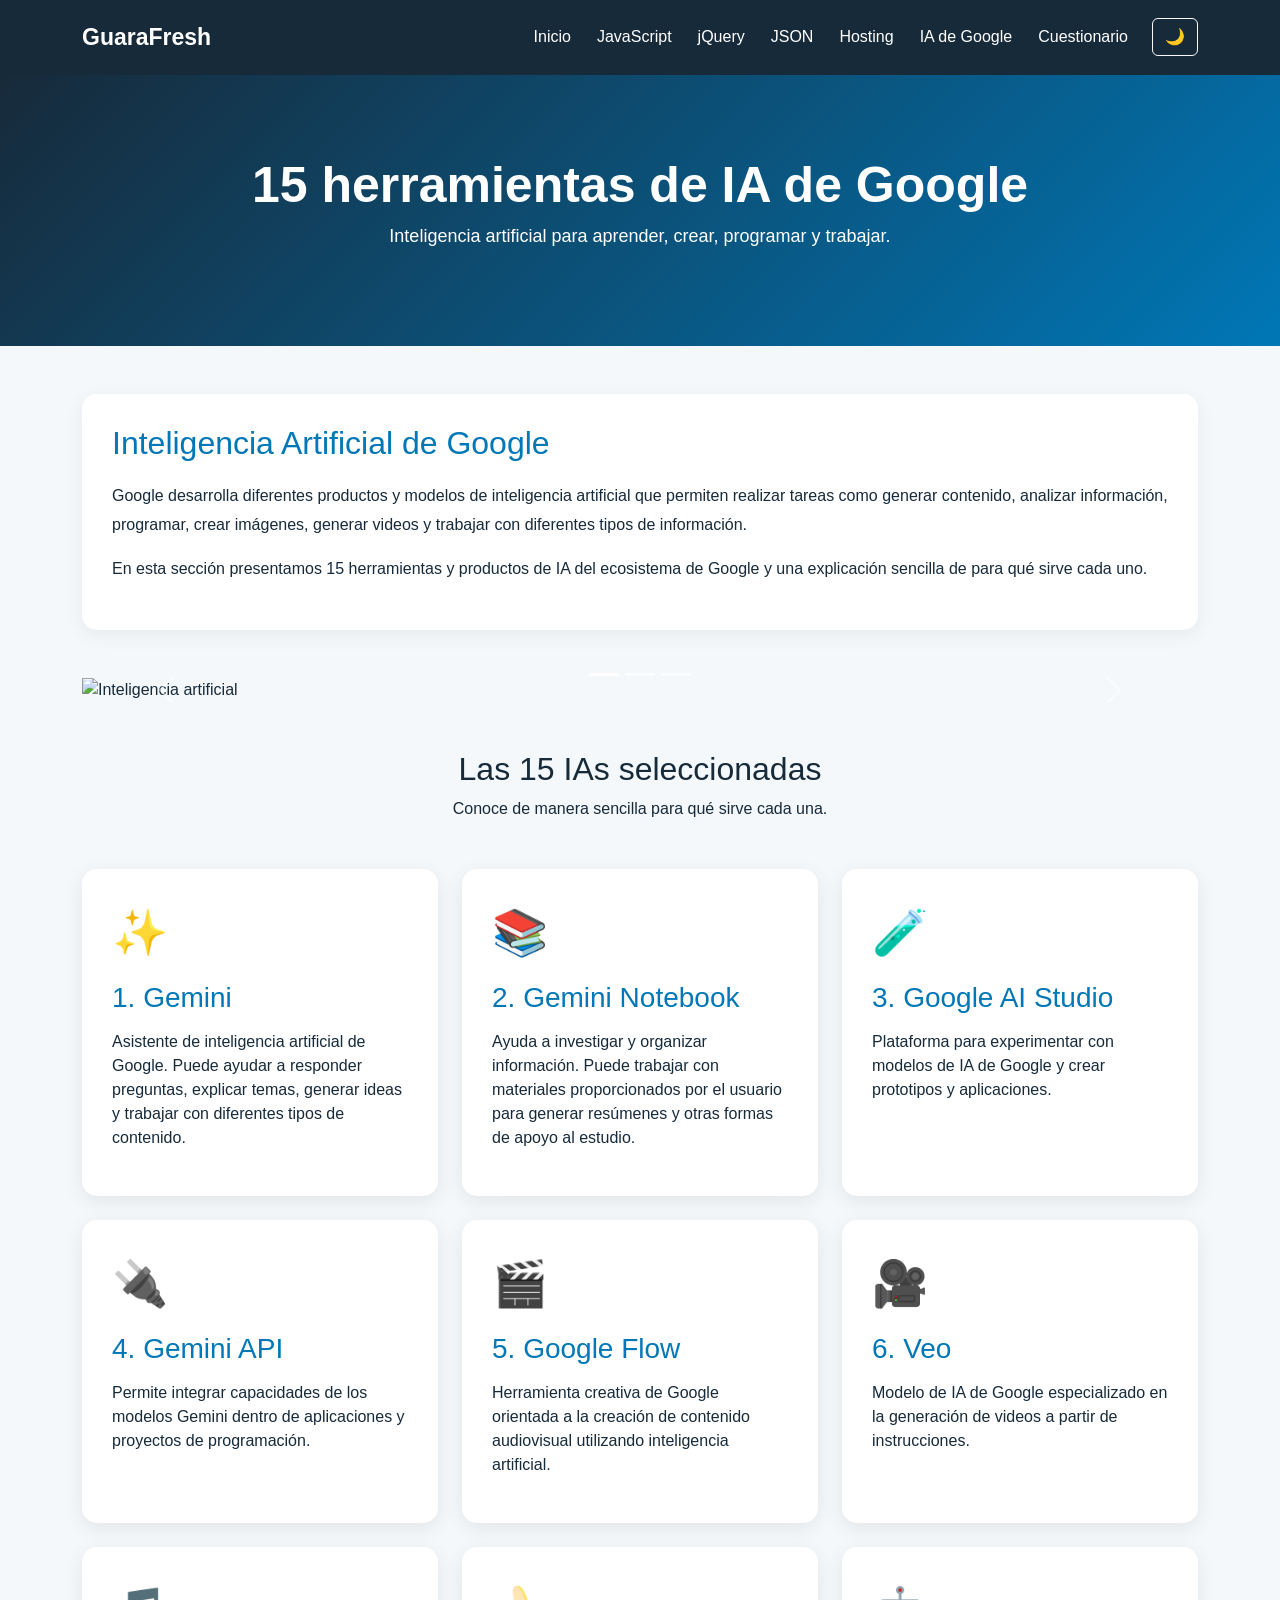
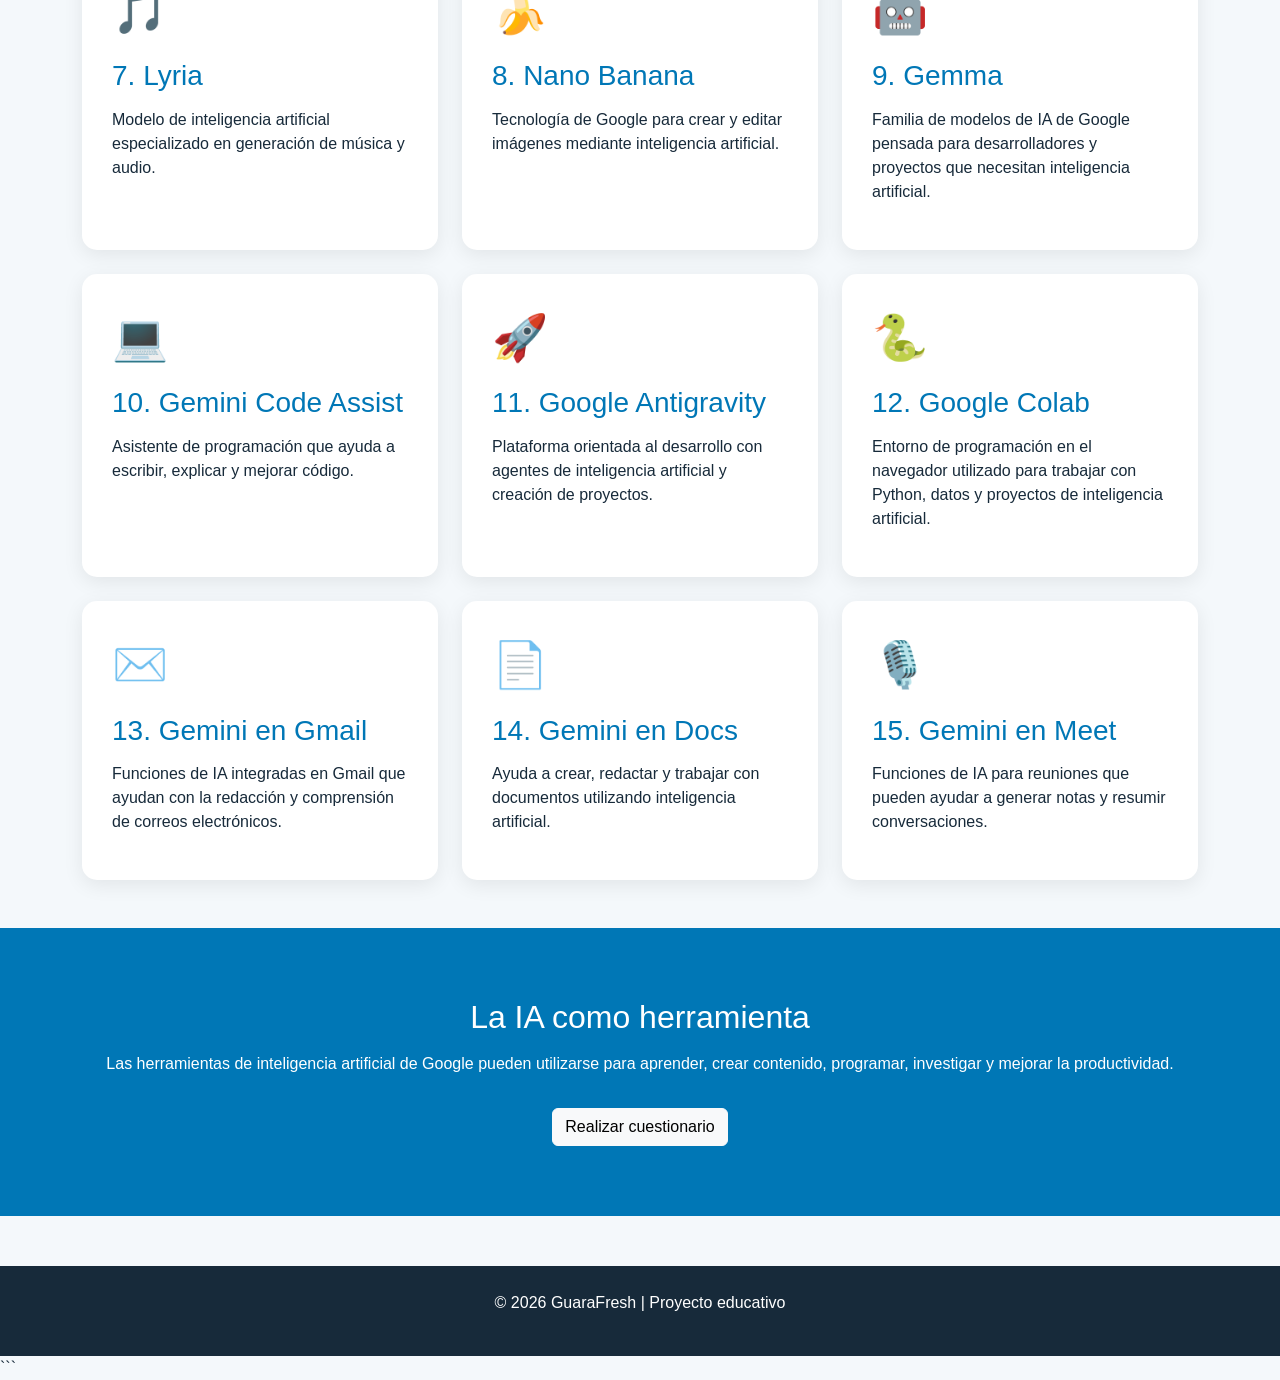
==== commit ff61552c: "cuarto commit" ====
--- a/herramientas.html
+++ b/herramientas.html
@@ -1,4 +1,3 @@
-```html
 <!DOCTYPE html>
 <html lang="es">
 
@@ -7,10 +6,11 @@
     <meta charset="UTF-8">
     <meta name="viewport" content="width=device-width, initial-scale=1.0">
 
-    <title>Herramientas de Google | GuaraFresh</title>
+    <title>IA de Google | GuaraFresh</title>
 
     <!-- Bootstrap -->
-    <link href="https://cdn.jsdelivr.net/npm/bootstrap@5.3.7/dist/css/bootstrap.min.css" rel="stylesheet">
+    <link href="https://cdn.jsdelivr.net/npm/bootstrap@5.3.7/dist/css/bootstrap.min.css"
+          rel="stylesheet">
 
     <!-- CSS del proyecto -->
     <link rel="stylesheet" href="css/estilos.css">
@@ -28,9 +28,13 @@
 
     <div class="container">
 
-        <a class="navbar-brand fw-bold" href="index.html">
+        <a class="navbar-brand nombre-marca fw-bold"
+           href="index.html">
+
             GuaraFresh
+
         </a>
+
 
         <button class="navbar-toggler"
                 type="button"
@@ -41,55 +45,64 @@
 
         </button>
 
+
         <div class="collapse navbar-collapse" id="menu">
 
             <ul class="navbar-nav ms-auto">
 
                 <li class="nav-item">
-                    <a class="nav-link" href="index.html">
+                    <a class="nav-link"
+                       href="index.html">
                         Inicio
                     </a>
                 </li>
 
                 <li class="nav-item">
-                    <a class="nav-link" href="javascript.html">
+                    <a class="nav-link"
+                       href="javascript.html">
                         JavaScript
                     </a>
                 </li>
 
                 <li class="nav-item">
-                    <a class="nav-link" href="jquery.html">
+                    <a class="nav-link"
+                       href="jquery.html">
                         jQuery
                     </a>
                 </li>
 
                 <li class="nav-item">
-                    <a class="nav-link" href="json.html">
+                    <a class="nav-link"
+                       href="json.html">
                         JSON
                     </a>
                 </li>
 
                 <li class="nav-item">
-                    <a class="nav-link" href="hosting.html">
+                    <a class="nav-link"
+                       href="hosting.html">
                         Hosting
                     </a>
                 </li>
 
                 <li class="nav-item">
-                    <a class="nav-link active" href="herramientas.html">
-                        Google
+                    <a class="nav-link active"
+                       href="herramientas.html">
+                        IA de Google
                     </a>
                 </li>
 
                 <li class="nav-item">
-                    <a class="nav-link" href="cuestionario.html">
+                    <a class="nav-link"
+                       href="cuestionario.html">
                         Cuestionario
                     </a>
                 </li>
 
             </ul>
 
-            <!-- MODO OSCURO -->
+
+            <!-- MODO CLARO / OSCURO -->
 
             <button id="modoOscuro"
                     class="btn btn-outline-light ms-3"
@@ -115,12 +128,12 @@
     <div class="container">
 
         <h1>
-            15 Herramientas de Google
+            15 herramientas de IA de Google
         </h1>
 
         <p>
-            Herramientas digitales para estudiar,
-            trabajar y organizar información.
+            Inteligencia artificial para aprender,
+            crear, programar y trabajar.
         </p>
 
     </div>
@@ -137,20 +150,21 @@
     <div class="contenido">
 
         <h2>
-            ¿Qué son las herramientas de Google?
+            Inteligencia Artificial de Google
         </h2>
 
         <p>
-            Google ofrece diferentes herramientas digitales
-            que ayudan a realizar actividades educativas,
-            personales y profesionales.
+            Google desarrolla diferentes productos y modelos
+            de inteligencia artificial que permiten realizar
+            tareas como generar contenido, analizar información,
+            programar, crear imágenes, generar videos y trabajar
+            con diferentes tipos de información.
         </p>
 
         <p>
-            Estas herramientas permiten crear documentos,
-            almacenar archivos, realizar videollamadas,
-            organizar tareas, crear formularios y trabajar
-            de manera colaborativa.
+            En esta sección presentamos 15 herramientas y
+            productos de IA del ecosistema de Google y una
+            explicación sencilla de para qué sirve cada uno.
         </p>
 
     </div>
@@ -164,26 +178,27 @@
 
 <section class="container mb-5">
 
-    <div id="carruselGoogle"
+    <div id="carruselIA"
          class="carousel slide carousel-fade"
          data-bs-ride="carousel"
-         data-bs-interval="3500">
+         data-bs-interval="4000">
+
 
         <div class="carousel-indicators">
 
             <button type="button"
-                    data-bs-target="#carruselGoogle"
+                    data-bs-target="#carruselIA"
                     data-bs-slide-to="0"
                     class="active">
             </button>
 
             <button type="button"
-                    data-bs-target="#carruselGoogle"
+                    data-bs-target="#carruselIA"
                     data-bs-slide-to="1">
             </button>
 
             <button type="button"
-                    data-bs-target="#carruselGoogle"
+                    data-bs-target="#carruselIA"
                     data-bs-slide-to="2">
             </button>
 
@@ -192,22 +207,25 @@
 
         <div class="carousel-inner">
 
+
+            <!-- IMAGEN 1 -->
+
             <div class="carousel-item active">
 
                 <img
-                    src="https://images.unsplash.com/photo-1556761175-b413da4baf72?auto=format&fit=crop&w=1400&q=80"
+                    src="https://images.unsplash.com/photo-1677442136019-21780ecad995?auto=format&fit=crop&w=1400&q=80"
                     class="d-block w-100"
-                    alt="Personas trabajando">
+                    alt="Inteligencia artificial">
 
                 <div class="carousel-caption">
 
                     <h2>
-                        Herramientas para trabajar
+                        Inteligencia Artificial
                     </h2>
 
                     <p>
-                        Google facilita el trabajo
-                        colaborativo y digital.
+                        Tecnología para crear, aprender
+                        y resolver problemas.
                     </p>
 
                 </div>
@@ -215,22 +233,24 @@
             </div>
 
 
+            <!-- IMAGEN 2 -->
+
             <div class="carousel-item">
 
                 <img
-                    src="https://images.unsplash.com/photo-1516321318423-f06f85e504b3?auto=format&fit=crop&w=1400&q=80"
+                    src="https://images.unsplash.com/photo-1620712943543-bcc4688e7485?auto=format&fit=crop&w=1400&q=80"
                     class="d-block w-100"
-                    alt="Tecnología">
+                    alt="Tecnología e inteligencia artificial">
 
                 <div class="carousel-caption">
 
                     <h2>
-                        Tecnología para aprender
+                        Crear con IA
                     </h2>
 
                     <p>
-                        Utiliza diferentes herramientas
-                        para mejorar tu aprendizaje.
+                        Genera contenido, imágenes,
+                        videos y diferentes proyectos.
                     </p>
 
                 </div>
@@ -238,34 +258,37 @@
             </div>
 
 
+            <!-- IMAGEN 3 -->
+
             <div class="carousel-item">
 
                 <img
-                    src="https://images.unsplash.com/photo-1497366754035-f200968a6e72?auto=format&fit=crop&w=1400&q=80"
+                    src="https://images.unsplash.com/photo-1676299081847-824916de030a?auto=format&fit=crop&w=1400&q=80"
                     class="d-block w-100"
-                    alt="Espacio de trabajo">
+                    alt="Programación con inteligencia artificial">
 
                 <div class="carousel-caption">
 
                     <h2>
-                        Productividad
+                        IA y programación
                     </h2>
 
                     <p>
-                        Organiza tus actividades
-                        y proyectos de manera sencilla.
+                        Google también ofrece herramientas
+                        para desarrollar aplicaciones con IA.
                     </p>
 
                 </div>
 
             </div>
+
 
         </div>
 
 
         <button class="carousel-control-prev"
                 type="button"
-                data-bs-target="#carruselGoogle"
+                data-bs-target="#carruselIA"
                 data-bs-slide="prev">
 
             <span class="carousel-control-prev-icon"></span>
@@ -275,32 +298,34 @@
 
         <button class="carousel-control-next"
                 type="button"
-                data-bs-target="#carruselGoogle"
+                data-bs-target="#carruselIA"
                 data-bs-slide="next">
 
             <span class="carousel-control-next-icon"></span>
 
         </button>
 
+
     </div>
 
 </section>
 
 
 <!-- =========================
-     15 HERRAMIENTAS
+     15 IAs
 ========================= -->
 
 <section class="container pb-5">
 
+
     <div class="text-center mb-5">
 
         <h2>
-            Las 15 herramientas
+            Las 15 IAs seleccionadas
         </h2>
 
         <p>
-            Conoce para qué sirve cada herramienta.
+            Conoce de manera sencilla para qué sirve cada una.
         </p>
 
     </div>
@@ -309,299 +334,372 @@
     <div class="row g-4">
 
 
-        <!-- 1 -->
-
-        <div class="col-md-6 col-lg-4">
-
-            <div class="card-info">
-
-                <div class="icono">✉️</div>
-
-                <h3>1. Gmail</h3>
-
-                <p>
-                    Servicio de correo electrónico
-                    utilizado para enviar y recibir mensajes.
-                </p>
-
-            </div>
-
-        </div>
-
-
-        <!-- 2 -->
-
-        <div class="col-md-6 col-lg-4">
-
-            <div class="card-info">
-
-                <div class="icono">☁️</div>
-
-                <h3>2. Google Drive</h3>
-
-                <p>
-                    Permite almacenar archivos y acceder
-                    a ellos desde Internet.
-                </p>
-
-            </div>
-
-        </div>
-
-
-        <!-- 3 -->
-
-        <div class="col-md-6 col-lg-4">
-
-            <div class="card-info">
-
-                <div class="icono">📄</div>
-
-                <h3>3. Google Docs</h3>
-
-                <p>
-                    Permite crear y editar documentos
-                    de texto en línea.
-                </p>
-
-            </div>
-
-        </div>
-
-
-        <!-- 4 -->
-
-        <div class="col-md-6 col-lg-4">
-
-            <div class="card-info">
-
-                <div class="icono">📊</div>
-
-                <h3>4. Google Sheets</h3>
-
-                <p>
-                    Sirve para crear hojas de cálculo,
-                    trabajar con datos y utilizar fórmulas.
-                </p>
-
-            </div>
-
-        </div>
-
-
-        <!-- 5 -->
-
-        <div class="col-md-6 col-lg-4">
-
-            <div class="card-info">
-
-                <div class="icono">📽️</div>
-
-                <h3>5. Google Slides</h3>
-
-                <p>
-                    Permite crear presentaciones
-                    con texto, imágenes y gráficos.
-                </p>
-
-            </div>
-
-        </div>
-
-
-        <!-- 6 -->
-
-        <div class="col-md-6 col-lg-4">
-
-            <div class="card-info">
-
-                <div class="icono">📝</div>
-
-                <h3>6. Google Forms</h3>
-
-                <p>
-                    Permite crear formularios,
-                    encuestas y cuestionarios.
-                </p>
-
-            </div>
-
-        </div>
-
-
-        <!-- 7 -->
-
-        <div class="col-md-6 col-lg-4">
-
-            <div class="card-info">
-
-                <div class="icono">🎥</div>
-
-                <h3>7. Google Meet</h3>
-
-                <p>
-                    Permite realizar videollamadas
-                    y reuniones virtuales.
-                </p>
-
-            </div>
-
-        </div>
-
-
-        <!-- 8 -->
-
-        <div class="col-md-6 col-lg-4">
-
-            <div class="card-info">
-
-                <div class="icono">📅</div>
-
-                <h3>8. Google Calendar</h3>
-
-                <p>
-                    Sirve para organizar eventos,
-                    actividades y fechas importantes.
-                </p>
-
-            </div>
-
-        </div>
-
-
-        <!-- 9 -->
-
-        <div class="col-md-6 col-lg-4">
-
-            <div class="card-info">
-
-                <div class="icono">🎓</div>
-
-                <h3>9. Google Classroom</h3>
-
-                <p>
-                    Permite administrar clases,
-                    tareas y materiales educativos.
-                </p>
-
-            </div>
-
-        </div>
-
-
-        <!-- 10 -->
-
-        <div class="col-md-6 col-lg-4">
-
-            <div class="card-info">
-
-                <div class="icono">🌐</div>
-
-                <h3>10. Google Sites</h3>
-
-                <p>
-                    Permite crear sitios web sencillos
-                    sin programar desde cero.
-                </p>
-
-            </div>
-
-        </div>
-
-
-        <!-- 11 -->
-
-        <div class="col-md-6 col-lg-4">
-
-            <div class="card-info">
-
-                <div class="icono">💬</div>
-
-                <h3>11. Google Chat</h3>
-
-                <p>
-                    Permite comunicarse mediante
-                    mensajes y espacios de trabajo.
-                </p>
-
-            </div>
-
-        </div>
-
-
-        <!-- 12 -->
-
-        <div class="col-md-6 col-lg-4">
-
-            <div class="card-info">
-
-                <div class="icono">💡</div>
-
-                <h3>12. Google Keep</h3>
-
-                <p>
-                    Permite crear notas, listas
-                    y recordatorios rápidamente.
-                </p>
-
-            </div>
-
-        </div>
-
-
-        <!-- 13 -->
-
-        <div class="col-md-6 col-lg-4">
-
-            <div class="card-info">
-
-                <div class="icono">✅</div>
-
-                <h3>13. Google Tasks</h3>
-
-                <p>
-                    Ayuda a organizar tareas pendientes
-                    y actividades.
-                </p>
-
-            </div>
-
-        </div>
-
-
-        <!-- 14 -->
-
-        <div class="col-md-6 col-lg-4">
-
-            <div class="card-info">
-
-                <div class="icono">✨</div>
-
-                <h3>14. Gemini</h3>
+        <!-- 1 GEMINI -->
+
+        <div class="col-md-6 col-lg-4">
+
+            <div class="card-info">
+
+                <div class="icono">
+                    ✨
+                </div>
+
+                <h3>
+                    1. Gemini
+                </h3>
 
                 <p>
                     Asistente de inteligencia artificial
-                    para generar ideas y obtener ayuda.
-                </p>
-
-            </div>
-
-        </div>
-
-
-        <!-- 15 -->
-
-        <div class="col-md-6 col-lg-4">
-
-            <div class="card-info">
-
-                <div class="icono">💻</div>
-
-                <h3>15. Google Apps Script</h3>
-
-                <p>
-                    Permite automatizar tareas y crear
-                    funciones utilizando programación.
+                    de Google. Puede ayudar a responder
+                    preguntas, explicar temas, generar ideas
+                    y trabajar con diferentes tipos de contenido.
+                </p>
+
+            </div>
+
+        </div>
+
+
+        <!-- 2 GEMINI NOTEBOOK -->
+
+        <div class="col-md-6 col-lg-4">
+
+            <div class="card-info">
+
+                <div class="icono">
+                    📚
+                </div>
+
+                <h3>
+                    2. Gemini Notebook
+                </h3>
+
+                <p>
+                    Ayuda a investigar y organizar información.
+                    Puede trabajar con materiales proporcionados
+                    por el usuario para generar resúmenes y otras
+                    formas de apoyo al estudio.
+                </p>
+
+            </div>
+
+        </div>
+
+
+        <!-- 3 AI STUDIO -->
+
+        <div class="col-md-6 col-lg-4">
+
+            <div class="card-info">
+
+                <div class="icono">
+                    🧪
+                </div>
+
+                <h3>
+                    3. Google AI Studio
+                </h3>
+
+                <p>
+                    Plataforma para experimentar con modelos
+                    de IA de Google y crear prototipos y
+                    aplicaciones.
+                </p>
+
+            </div>
+
+        </div>
+
+
+        <!-- 4 GEMINI API -->
+
+        <div class="col-md-6 col-lg-4">
+
+            <div class="card-info">
+
+                <div class="icono">
+                    🔌
+                </div>
+
+                <h3>
+                    4. Gemini API
+                </h3>
+
+                <p>
+                    Permite integrar capacidades de los
+                    modelos Gemini dentro de aplicaciones
+                    y proyectos de programación.
+                </p>
+
+            </div>
+
+        </div>
+
+
+        <!-- 5 FLOW -->
+
+        <div class="col-md-6 col-lg-4">
+
+            <div class="card-info">
+
+                <div class="icono">
+                    🎬
+                </div>
+
+                <h3>
+                    5. Google Flow
+                </h3>
+
+                <p>
+                    Herramienta creativa de Google orientada
+                    a la creación de contenido audiovisual
+                    utilizando inteligencia artificial.
+                </p>
+
+            </div>
+
+        </div>
+
+
+        <!-- 6 VEO -->
+
+        <div class="col-md-6 col-lg-4">
+
+            <div class="card-info">
+
+                <div class="icono">
+                    🎥
+                </div>
+
+                <h3>
+                    6. Veo
+                </h3>
+
+                <p>
+                    Modelo de IA de Google especializado
+                    en la generación de videos a partir
+                    de instrucciones.
+                </p>
+
+            </div>
+
+        </div>
+
+
+        <!-- 7 LYRIA -->
+
+        <div class="col-md-6 col-lg-4">
+
+            <div class="card-info">
+
+                <div class="icono">
+                    🎵
+                </div>
+
+                <h3>
+                    7. Lyria
+                </h3>
+
+                <p>
+                    Modelo de inteligencia artificial
+                    especializado en generación de música
+                    y audio.
+                </p>
+
+            </div>
+
+        </div>
+
+
+        <!-- 8 NANO BANANA -->
+
+        <div class="col-md-6 col-lg-4">
+
+            <div class="card-info">
+
+                <div class="icono">
+                    🍌
+                </div>
+
+                <h3>
+                    8. Nano Banana
+                </h3>
+
+                <p>
+                    Tecnología de Google para crear y editar
+                    imágenes mediante inteligencia artificial.
+                </p>
+
+            </div>
+
+        </div>
+
+
+        <!-- 9 GEMMA -->
+
+        <div class="col-md-6 col-lg-4">
+
+            <div class="card-info">
+
+                <div class="icono">
+                    🤖
+                </div>
+
+                <h3>
+                    9. Gemma
+                </h3>
+
+                <p>
+                    Familia de modelos de IA de Google
+                    pensada para desarrolladores y proyectos
+                    que necesitan inteligencia artificial.
+                </p>
+
+            </div>
+
+        </div>
+
+
+        <!-- 10 CODE ASSIST -->
+
+        <div class="col-md-6 col-lg-4">
+
+            <div class="card-info">
+
+                <div class="icono">
+                    💻
+                </div>
+
+                <h3>
+                    10. Gemini Code Assist
+                </h3>
+
+                <p>
+                    Asistente de programación que ayuda
+                    a escribir, explicar y mejorar código.
+                </p>
+
+            </div>
+
+        </div>
+
+
+        <!-- 11 ANTIGRAVITY -->
+
+        <div class="col-md-6 col-lg-4">
+
+            <div class="card-info">
+
+                <div class="icono">
+                    🚀
+                </div>
+
+                <h3>
+                    11. Google Antigravity
+                </h3>
+
+                <p>
+                    Plataforma orientada al desarrollo con
+                    agentes de inteligencia artificial y
+                    creación de proyectos.
+                </p>
+
+            </div>
+
+        </div>
+
+
+        <!-- 12 COLAB -->
+
+        <div class="col-md-6 col-lg-4">
+
+            <div class="card-info">
+
+                <div class="icono">
+                    🐍
+                </div>
+
+                <h3>
+                    12. Google Colab
+                </h3>
+
+                <p>
+                    Entorno de programación en el navegador
+                    utilizado para trabajar con Python,
+                    datos y proyectos de inteligencia artificial.
+                </p>
+
+            </div>
+
+        </div>
+
+
+        <!-- 13 GEMINI GMAIL -->
+
+        <div class="col-md-6 col-lg-4">
+
+            <div class="card-info">
+
+                <div class="icono">
+                    ✉️
+                </div>
+
+                <h3>
+                    13. Gemini en Gmail
+                </h3>
+
+                <p>
+                    Funciones de IA integradas en Gmail
+                    que ayudan con la redacción y comprensión
+                    de correos electrónicos.
+                </p>
+
+            </div>
+
+        </div>
+
+
+        <!-- 14 GEMINI DOCS -->
+
+        <div class="col-md-6 col-lg-4">
+
+            <div class="card-info">
+
+                <div class="icono">
+                    📄
+                </div>
+
+                <h3>
+                    14. Gemini en Docs
+                </h3>
+
+                <p>
+                    Ayuda a crear, redactar y trabajar
+                    con documentos utilizando inteligencia artificial.
+                </p>
+
+            </div>
+
+        </div>
+
+
+        <!-- 15 GEMINI MEET -->
+
+        <div class="col-md-6 col-lg-4">
+
+            <div class="card-info">
+
+                <div class="icono">
+                    🎙️
+                </div>
+
+                <h3>
+                    15. Gemini en Meet
+                </h3>
+
+                <p>
+                    Funciones de IA para reuniones que pueden
+                    ayudar a generar notas y resumir conversaciones.
                 </p>
 
             </div>
@@ -623,13 +721,21 @@
     <div class="container text-center">
 
         <h2>
-            ¿Por qué son importantes?
+            La IA como herramienta
         </h2>
 
         <p>
-            Estas herramientas ayudan a mejorar la comunicación,
-            organización, productividad y aprendizaje.
+            Las herramientas de inteligencia artificial de Google
+            pueden utilizarse para aprender, crear contenido,
+            programar, investigar y mejorar la productividad.
         </p>
+
+        <a href="cuestionario.html"
+           class="btn btn-light mt-3">
+
+            Realizar cuestionario
+
+        </a>
 
     </div>
 
@@ -654,7 +760,7 @@
 <script src="https://cdn.jsdelivr.net/npm/bootstrap@5.3.7/dist/js/bootstrap.bundle.min.js"></script>
 
 
-<!-- JavaScript del proyecto -->
+<!-- JavaScript -->
 
 <script src="js/script.js"></script>
 
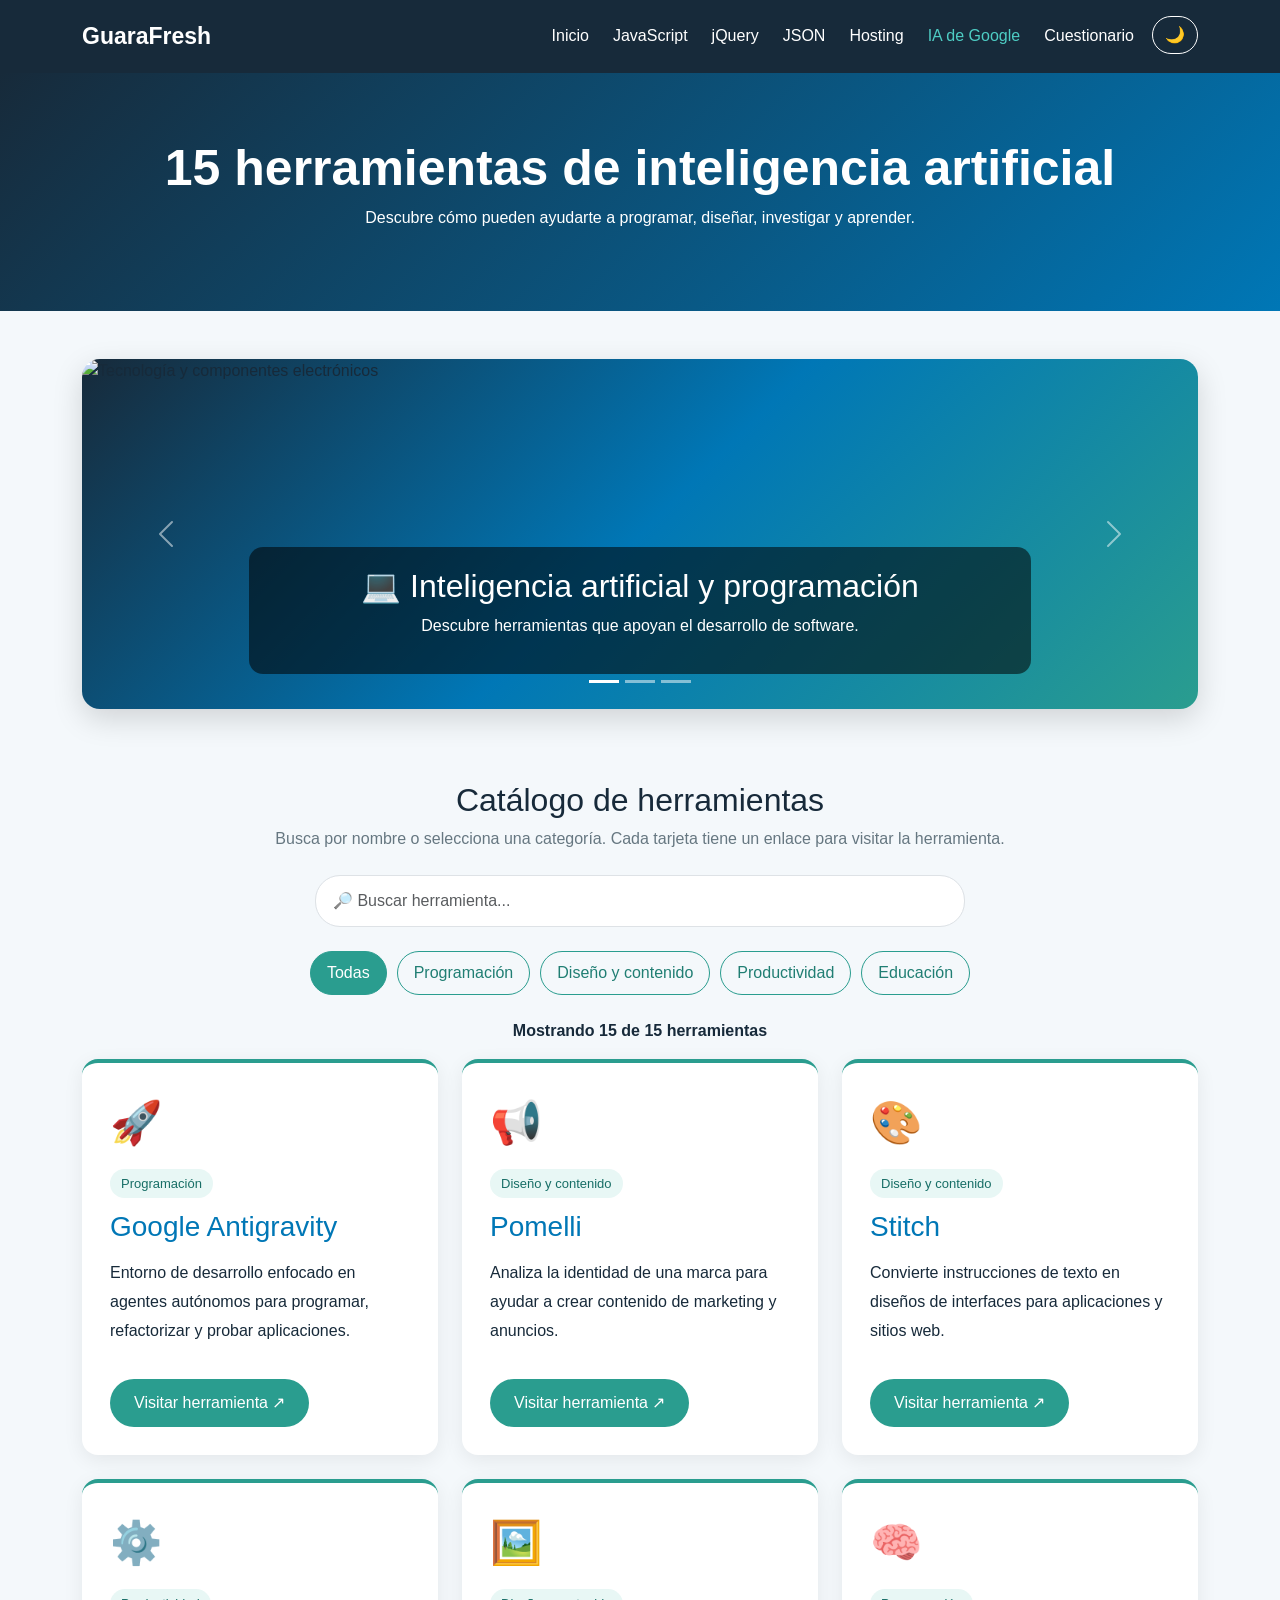
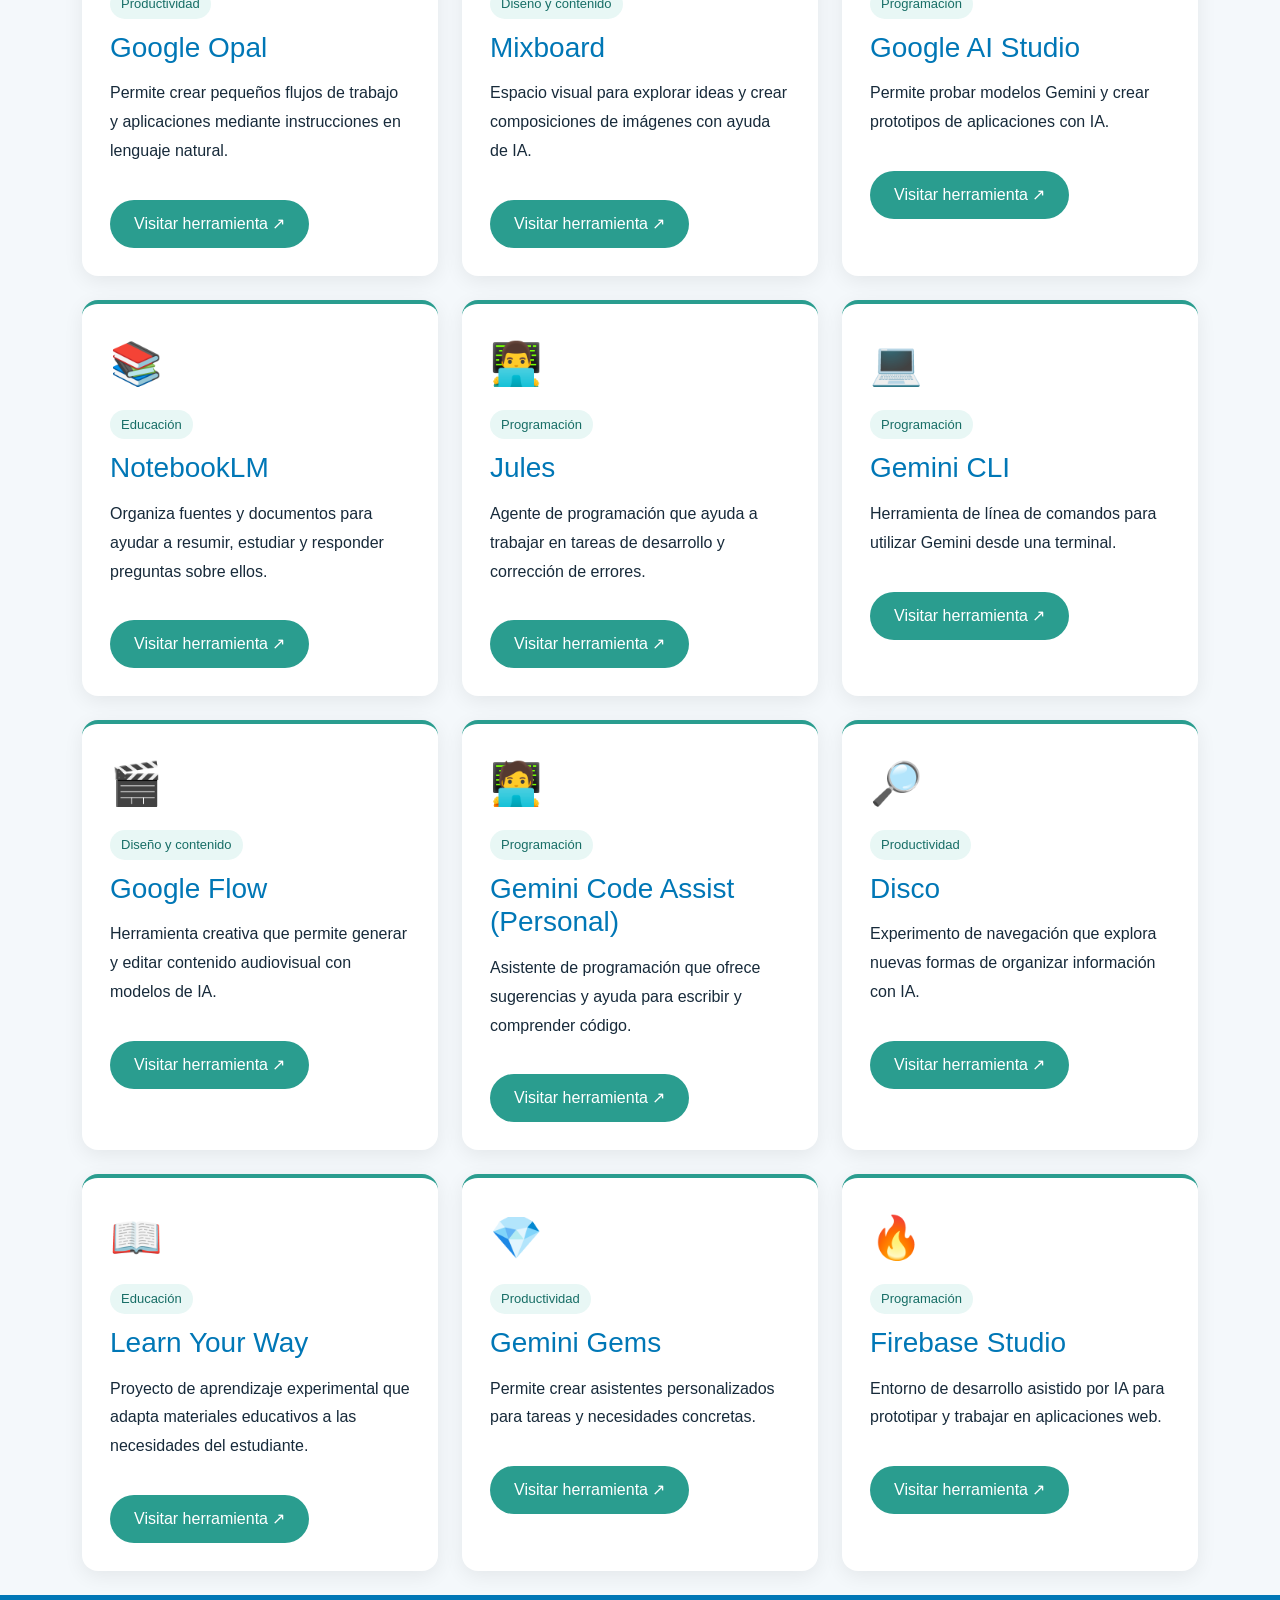
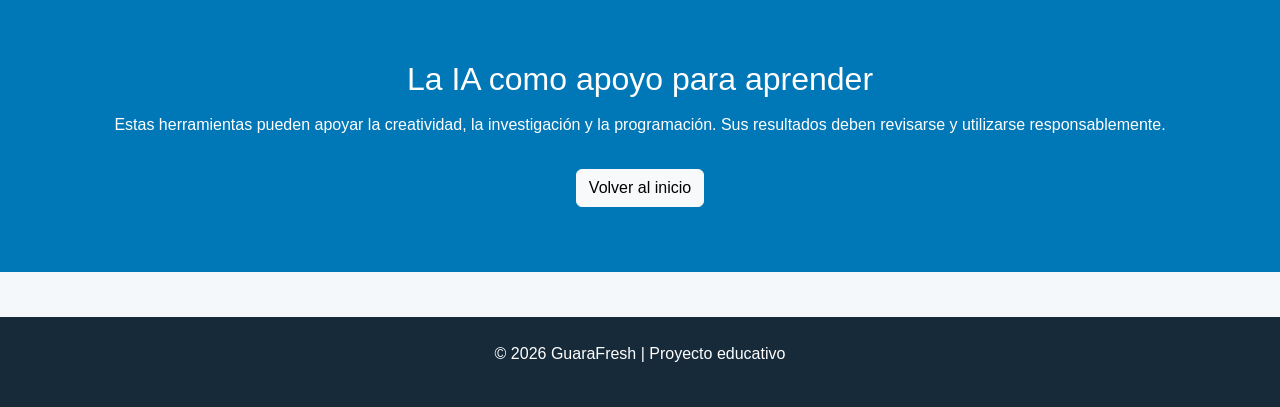
==== commit 5ba8a8a9: "septimo commit" ====
--- a/herramientas.html
+++ b/herramientas.html
@@ -2,770 +2,379 @@
 <html lang="es">
 
 <head>
-
     <meta charset="UTF-8">
     <meta name="viewport" content="width=device-width, initial-scale=1.0">
-
-    <title>IA de Google | GuaraFresh</title>
-
-    <!-- Bootstrap -->
+    <title>Herramientas de IA | GuaraFresh</title>
+
     <link href="https://cdn.jsdelivr.net/npm/bootstrap@5.3.7/dist/css/bootstrap.min.css"
           rel="stylesheet">
-
-    <!-- CSS del proyecto -->
     <link rel="stylesheet" href="css/estilos.css">
-
 </head>
 
 <body>
 
-
-<!-- =========================
-     NAVBAR
-========================= -->
-
-<nav class="navbar navbar-expand-lg navbar-dark">
-
+<!-- NAVBAR -->
+<nav class="navbar navbar-expand-lg navbar-dark sticky-top">
     <div class="container">
-
-        <a class="navbar-brand nombre-marca fw-bold"
-           href="index.html">
-
-            GuaraFresh
-
-        </a>
-
-
-        <button class="navbar-toggler"
-                type="button"
-                data-bs-toggle="collapse"
-                data-bs-target="#menu">
-
+        <a class="navbar-brand nombre-marca" href="index.html">GuaraFresh</a>
+
+        <button class="navbar-toggler" type="button"
+                data-bs-toggle="collapse" data-bs-target="#menu">
             <span class="navbar-toggler-icon"></span>
-
         </button>
 
-
         <div class="collapse navbar-collapse" id="menu">
-
             <ul class="navbar-nav ms-auto">
-
+                <li class="nav-item"><a class="nav-link" href="index.html">Inicio</a></li>
+                <li class="nav-item"><a class="nav-link" href="javascript.html">JavaScript</a></li>
+                <li class="nav-item"><a class="nav-link" href="jquery.html">jQuery</a></li>
+                <li class="nav-item"><a class="nav-link" href="json.html">JSON</a></li>
+                <li class="nav-item"><a class="nav-link" href="hosting.html">Hosting</a></li>
+                <li class="nav-item"><a class="nav-link active" href="herramientas.html">IA de Google</a></li>
+                <li class="nav-item"><a class="nav-link" href="cuestionario.html">Cuestionario</a></li>
                 <li class="nav-item">
-                    <a class="nav-link"
-                       href="index.html">
-                        Inicio
-                    </a>
+                    <button id="modoOscuro" class="btn btn-modo" type="button">🌙</button>
                 </li>
-
-                <li class="nav-item">
-                    <a class="nav-link"
-                       href="javascript.html">
-                        JavaScript
-                    </a>
-                </li>
-
-                <li class="nav-item">
-                    <a class="nav-link"
-                       href="jquery.html">
-                        jQuery
-                    </a>
-                </li>
-
-                <li class="nav-item">
-                    <a class="nav-link"
-                       href="json.html">
-                        JSON
-                    </a>
-                </li>
-
-                <li class="nav-item">
-                    <a class="nav-link"
-                       href="hosting.html">
-                        Hosting
-                    </a>
-                </li>
-
-                <li class="nav-item">
-                    <a class="nav-link active"
-                       href="herramientas.html">
-                        IA de Google
-                    </a>
-                </li>
-
-                <li class="nav-item">
-                    <a class="nav-link"
-                       href="cuestionario.html">
-                        Cuestionario
-                    </a>
-                </li>
-
             </ul>
-
-
-            <!-- MODO CLARO / OSCURO -->
-
-            <button id="modoOscuro"
-                    class="btn btn-outline-light ms-3"
-                    type="button">
-
-                🌙
-
-            </button>
-
         </div>
-
-    </div>
-
+    </div>
 </nav>
 
-
-<!-- =========================
-     ENCABEZADO
-========================= -->
-
-<section class="titulo-pagina">
-
+<!-- ENCABEZADO -->
+<header class="titulo-pagina">
     <div class="container">
-
-        <h1>
-            15 herramientas de IA de Google
-        </h1>
-
+        <h1>15 herramientas de inteligencia artificial</h1>
+        <p>Descubre cómo pueden ayudarte a programar, diseñar, investigar y aprender.</p>
+    </div>
+</header>
+
+<!-- CARRUSEL CROSSFADE -->
+<section class="container py-5">
+
+    <div id="carruselIA" class="carousel slide carousel-fade"
+         data-bs-ride="carousel" data-bs-interval="4000">
+
+        <div class="carousel-indicators">
+            <button type="button" data-bs-target="#carruselIA"
+                    data-bs-slide-to="0" class="active"
+                    aria-current="true" aria-label="Diapositiva 1"></button>
+            <button type="button" data-bs-target="#carruselIA"
+                    data-bs-slide-to="1" aria-label="Diapositiva 2"></button>
+            <button type="button" data-bs-target="#carruselIA"
+                    data-bs-slide-to="2" aria-label="Diapositiva 3"></button>
+        </div>
+
+        <div class="carousel-inner">
+
+            <div class="carousel-item active">
+                <img
+                    src="https://images.unsplash.com/photo-1518770660439-4636190af475?auto=format&fit=crop&w=1400&q=80"
+                    class="d-block w-100"
+                    alt="Tecnología y componentes electrónicos"
+                    style="height:350px;object-fit:cover;">
+                <div class="carousel-caption">
+                    <h2>💻 Inteligencia artificial y programación</h2>
+                    <p>Descubre herramientas que apoyan el desarrollo de software.</p>
+                </div>
+            </div>
+
+            <div class="carousel-item">
+                <img
+                    src="https://images.unsplash.com/photo-1558655146-d09347e92766?auto=format&fit=crop&w=1400&q=80"
+                    class="d-block w-100"
+                    alt="Diseño gráfico y creatividad"
+                    style="height:350px;object-fit:cover;">
+                <div class="carousel-caption">
+                    <h2>🎨 Creatividad y diseño</h2>
+                    <p>Explora nuevas formas de crear interfaces e imágenes.</p>
+                </div>
+            </div>
+
+            <div class="carousel-item">
+                <img
+                    src="https://images.unsplash.com/photo-1456513080510-7bf3a84b82f8?auto=format&fit=crop&w=1400&q=80"
+                    class="d-block w-100"
+                    alt="Libros y materiales de estudio"
+                    style="height:350px;object-fit:cover;">
+                <div class="carousel-caption">
+                    <h2>📚 Investigación y aprendizaje</h2>
+                    <p>Organiza información y encuentra nuevas maneras de estudiar.</p>
+                </div>
+            </div>
+
+        </div>
+
+        <button class="carousel-control-prev" type="button"
+                data-bs-target="#carruselIA" data-bs-slide="prev">
+            <span class="carousel-control-prev-icon"></span>
+            <span class="visually-hidden">Anterior</span>
+        </button>
+
+        <button class="carousel-control-next" type="button"
+                data-bs-target="#carruselIA" data-bs-slide="next">
+            <span class="carousel-control-next-icon"></span>
+            <span class="visually-hidden">Siguiente</span>
+        </button>
+
+    </div>
+</section>
+
+<!-- CATÁLOGO -->
+<section class="container py-4" id="catalogo">
+
+    <div class="text-center mb-4">
+        <h2>Catálogo de herramientas</h2>
+        <p class="texto-gris">
+            Busca por nombre o selecciona una categoría.
+            Cada tarjeta tiene un enlace para visitar la herramienta.
+        </p>
+    </div>
+
+    <div class="buscador-ia">
+        <input type="search" id="buscarIA" class="form-control"
+               placeholder="🔎 Buscar herramienta..."
+               aria-label="Buscar herramienta">
+    </div>
+
+    <div class="filtros-ia">
+        <button class="filtro-btn activo" data-filtro="todas">Todas</button>
+        <button class="filtro-btn" data-filtro="programacion">Programación</button>
+        <button class="filtro-btn" data-filtro="diseno">Diseño y contenido</button>
+        <button class="filtro-btn" data-filtro="productividad">Productividad</button>
+        <button class="filtro-btn" data-filtro="educacion">Educación</button>
+    </div>
+
+    <p id="contadorIA" class="text-center fw-bold" aria-live="polite">
+        Mostrando 15 herramientas
+    </p>
+
+    <div class="row g-4" id="listaIA"></div>
+
+    <div id="sinResultados" class="text-center py-5" hidden>
+        <h3>No se encontraron herramientas</h3>
+        <p>Prueba otra búsqueda o cambia el filtro.</p>
+    </div>
+
+</section>
+
+<!-- CONCLUSIÓN -->
+<section class="seccion-azul">
+    <div class="container text-center">
+        <h2>La IA como apoyo para aprender</h2>
         <p>
-            Inteligencia artificial para aprender,
-            crear, programar y trabajar.
+            Estas herramientas pueden apoyar la creatividad, la investigación
+            y la programación. Sus resultados deben revisarse y utilizarse
+            responsablemente.
         </p>
-
-    </div>
-
+        <a href="index.html" class="btn btn-light mt-3">Volver al inicio</a>
+    </div>
 </section>
 
-
-<!-- =========================
-     INTRODUCCIÓN
-========================= -->
-
-<section class="container py-5">
-
-    <div class="contenido">
-
-        <h2>
-            Inteligencia Artificial de Google
-        </h2>
-
-        <p>
-            Google desarrolla diferentes productos y modelos
-            de inteligencia artificial que permiten realizar
-            tareas como generar contenido, analizar información,
-            programar, crear imágenes, generar videos y trabajar
-            con diferentes tipos de información.
-        </p>
-
-        <p>
-            En esta sección presentamos 15 herramientas y
-            productos de IA del ecosistema de Google y una
-            explicación sencilla de para qué sirve cada uno.
-        </p>
-
-    </div>
-
-</section>
-
-
-<!-- =========================
-     CARRUSEL
-========================= -->
-
-<section class="container mb-5">
-
-    <div id="carruselIA"
-         class="carousel slide carousel-fade"
-         data-bs-ride="carousel"
-         data-bs-interval="4000">
-
-
-        <div class="carousel-indicators">
-
-            <button type="button"
-                    data-bs-target="#carruselIA"
-                    data-bs-slide-to="0"
-                    class="active">
-            </button>
-
-            <button type="button"
-                    data-bs-target="#carruselIA"
-                    data-bs-slide-to="1">
-            </button>
-
-            <button type="button"
-                    data-bs-target="#carruselIA"
-                    data-bs-slide-to="2">
-            </button>
-
-        </div>
-
-
-        <div class="carousel-inner">
-
-
-            <!-- IMAGEN 1 -->
-
-            <div class="carousel-item active">
-
-                <img
-                    src="https://images.unsplash.com/photo-1677442136019-21780ecad995?auto=format&fit=crop&w=1400&q=80"
-                    class="d-block w-100"
-                    alt="Inteligencia artificial">
-
-                <div class="carousel-caption">
-
-                    <h2>
-                        Inteligencia Artificial
-                    </h2>
-
-                    <p>
-                        Tecnología para crear, aprender
-                        y resolver problemas.
-                    </p>
-
-                </div>
-
-            </div>
-
-
-            <!-- IMAGEN 2 -->
-
-            <div class="carousel-item">
-
-                <img
-                    src="https://images.unsplash.com/photo-1620712943543-bcc4688e7485?auto=format&fit=crop&w=1400&q=80"
-                    class="d-block w-100"
-                    alt="Tecnología e inteligencia artificial">
-
-                <div class="carousel-caption">
-
-                    <h2>
-                        Crear con IA
-                    </h2>
-
-                    <p>
-                        Genera contenido, imágenes,
-                        videos y diferentes proyectos.
-                    </p>
-
-                </div>
-
-            </div>
-
-
-            <!-- IMAGEN 3 -->
-
-            <div class="carousel-item">
-
-                <img
-                    src="https://images.unsplash.com/photo-1676299081847-824916de030a?auto=format&fit=crop&w=1400&q=80"
-                    class="d-block w-100"
-                    alt="Programación con inteligencia artificial">
-
-                <div class="carousel-caption">
-
-                    <h2>
-                        IA y programación
-                    </h2>
-
-                    <p>
-                        Google también ofrece herramientas
-                        para desarrollar aplicaciones con IA.
-                    </p>
-
-                </div>
-
-            </div>
-
-
-        </div>
-
-
-        <button class="carousel-control-prev"
-                type="button"
-                data-bs-target="#carruselIA"
-                data-bs-slide="prev">
-
-            <span class="carousel-control-prev-icon"></span>
-
-        </button>
-
-
-        <button class="carousel-control-next"
-                type="button"
-                data-bs-target="#carruselIA"
-                data-bs-slide="next">
-
-            <span class="carousel-control-next-icon"></span>
-
-        </button>
-
-
-    </div>
-
-</section>
-
-
-<!-- =========================
-     15 IAs
-========================= -->
-
-<section class="container pb-5">
-
-
-    <div class="text-center mb-5">
-
-        <h2>
-            Las 15 IAs seleccionadas
-        </h2>
-
-        <p>
-            Conoce de manera sencilla para qué sirve cada una.
-        </p>
-
-    </div>
-
-
-    <div class="row g-4">
-
-
-        <!-- 1 GEMINI -->
-
-        <div class="col-md-6 col-lg-4">
-
-            <div class="card-info">
-
-                <div class="icono">
-                    ✨
-                </div>
-
-                <h3>
-                    1. Gemini
-                </h3>
-
-                <p>
-                    Asistente de inteligencia artificial
-                    de Google. Puede ayudar a responder
-                    preguntas, explicar temas, generar ideas
-                    y trabajar con diferentes tipos de contenido.
-                </p>
-
-            </div>
-
-        </div>
-
-
-        <!-- 2 GEMINI NOTEBOOK -->
-
-        <div class="col-md-6 col-lg-4">
-
-            <div class="card-info">
-
-                <div class="icono">
-                    📚
-                </div>
-
-                <h3>
-                    2. Gemini Notebook
-                </h3>
-
-                <p>
-                    Ayuda a investigar y organizar información.
-                    Puede trabajar con materiales proporcionados
-                    por el usuario para generar resúmenes y otras
-                    formas de apoyo al estudio.
-                </p>
-
-            </div>
-
-        </div>
-
-
-        <!-- 3 AI STUDIO -->
-
-        <div class="col-md-6 col-lg-4">
-
-            <div class="card-info">
-
-                <div class="icono">
-                    🧪
-                </div>
-
-                <h3>
-                    3. Google AI Studio
-                </h3>
-
-                <p>
-                    Plataforma para experimentar con modelos
-                    de IA de Google y crear prototipos y
-                    aplicaciones.
-                </p>
-
-            </div>
-
-        </div>
-
-
-        <!-- 4 GEMINI API -->
-
-        <div class="col-md-6 col-lg-4">
-
-            <div class="card-info">
-
-                <div class="icono">
-                    🔌
-                </div>
-
-                <h3>
-                    4. Gemini API
-                </h3>
-
-                <p>
-                    Permite integrar capacidades de los
-                    modelos Gemini dentro de aplicaciones
-                    y proyectos de programación.
-                </p>
-
-            </div>
-
-        </div>
-
-
-        <!-- 5 FLOW -->
-
-        <div class="col-md-6 col-lg-4">
-
-            <div class="card-info">
-
-                <div class="icono">
-                    🎬
-                </div>
-
-                <h3>
-                    5. Google Flow
-                </h3>
-
-                <p>
-                    Herramienta creativa de Google orientada
-                    a la creación de contenido audiovisual
-                    utilizando inteligencia artificial.
-                </p>
-
-            </div>
-
-        </div>
-
-
-        <!-- 6 VEO -->
-
-        <div class="col-md-6 col-lg-4">
-
-            <div class="card-info">
-
-                <div class="icono">
-                    🎥
-                </div>
-
-                <h3>
-                    6. Veo
-                </h3>
-
-                <p>
-                    Modelo de IA de Google especializado
-                    en la generación de videos a partir
-                    de instrucciones.
-                </p>
-
-            </div>
-
-        </div>
-
-
-        <!-- 7 LYRIA -->
-
-        <div class="col-md-6 col-lg-4">
-
-            <div class="card-info">
-
-                <div class="icono">
-                    🎵
-                </div>
-
-                <h3>
-                    7. Lyria
-                </h3>
-
-                <p>
-                    Modelo de inteligencia artificial
-                    especializado en generación de música
-                    y audio.
-                </p>
-
-            </div>
-
-        </div>
-
-
-        <!-- 8 NANO BANANA -->
-
-        <div class="col-md-6 col-lg-4">
-
-            <div class="card-info">
-
-                <div class="icono">
-                    🍌
-                </div>
-
-                <h3>
-                    8. Nano Banana
-                </h3>
-
-                <p>
-                    Tecnología de Google para crear y editar
-                    imágenes mediante inteligencia artificial.
-                </p>
-
-            </div>
-
-        </div>
-
-
-        <!-- 9 GEMMA -->
-
-        <div class="col-md-6 col-lg-4">
-
-            <div class="card-info">
-
-                <div class="icono">
-                    🤖
-                </div>
-
-                <h3>
-                    9. Gemma
-                </h3>
-
-                <p>
-                    Familia de modelos de IA de Google
-                    pensada para desarrolladores y proyectos
-                    que necesitan inteligencia artificial.
-                </p>
-
-            </div>
-
-        </div>
-
-
-        <!-- 10 CODE ASSIST -->
-
-        <div class="col-md-6 col-lg-4">
-
-            <div class="card-info">
-
-                <div class="icono">
-                    💻
-                </div>
-
-                <h3>
-                    10. Gemini Code Assist
-                </h3>
-
-                <p>
-                    Asistente de programación que ayuda
-                    a escribir, explicar y mejorar código.
-                </p>
-
-            </div>
-
-        </div>
-
-
-        <!-- 11 ANTIGRAVITY -->
-
-        <div class="col-md-6 col-lg-4">
-
-            <div class="card-info">
-
-                <div class="icono">
-                    🚀
-                </div>
-
-                <h3>
-                    11. Google Antigravity
-                </h3>
-
-                <p>
-                    Plataforma orientada al desarrollo con
-                    agentes de inteligencia artificial y
-                    creación de proyectos.
-                </p>
-
-            </div>
-
-        </div>
-
-
-        <!-- 12 COLAB -->
-
-        <div class="col-md-6 col-lg-4">
-
-            <div class="card-info">
-
-                <div class="icono">
-                    🐍
-                </div>
-
-                <h3>
-                    12. Google Colab
-                </h3>
-
-                <p>
-                    Entorno de programación en el navegador
-                    utilizado para trabajar con Python,
-                    datos y proyectos de inteligencia artificial.
-                </p>
-
-            </div>
-
-        </div>
-
-
-        <!-- 13 GEMINI GMAIL -->
-
-        <div class="col-md-6 col-lg-4">
-
-            <div class="card-info">
-
-                <div class="icono">
-                    ✉️
-                </div>
-
-                <h3>
-                    13. Gemini en Gmail
-                </h3>
-
-                <p>
-                    Funciones de IA integradas en Gmail
-                    que ayudan con la redacción y comprensión
-                    de correos electrónicos.
-                </p>
-
-            </div>
-
-        </div>
-
-
-        <!-- 14 GEMINI DOCS -->
-
-        <div class="col-md-6 col-lg-4">
-
-            <div class="card-info">
-
-                <div class="icono">
-                    📄
-                </div>
-
-                <h3>
-                    14. Gemini en Docs
-                </h3>
-
-                <p>
-                    Ayuda a crear, redactar y trabajar
-                    con documentos utilizando inteligencia artificial.
-                </p>
-
-            </div>
-
-        </div>
-
-
-        <!-- 15 GEMINI MEET -->
-
-        <div class="col-md-6 col-lg-4">
-
-            <div class="card-info">
-
-                <div class="icono">
-                    🎙️
-                </div>
-
-                <h3>
-                    15. Gemini en Meet
-                </h3>
-
-                <p>
-                    Funciones de IA para reuniones que pueden
-                    ayudar a generar notas y resumir conversaciones.
-                </p>
-
-            </div>
-
-        </div>
-
-
-    </div>
-
-</section>
-
-
-<!-- =========================
-     CONCLUSIÓN
-========================= -->
-
-<section class="seccion-azul">
-
-    <div class="container text-center">
-
-        <h2>
-            La IA como herramienta
-        </h2>
-
-        <p>
-            Las herramientas de inteligencia artificial de Google
-            pueden utilizarse para aprender, crear contenido,
-            programar, investigar y mejorar la productividad.
-        </p>
-
-        <a href="cuestionario.html"
-           class="btn btn-light mt-3">
-
-            Realizar cuestionario
-
-        </a>
-
-    </div>
-
-</section>
-
-
-<!-- =========================
-     FOOTER
-========================= -->
-
 <footer>
-
-    <p>
-        © 2026 GuaraFresh | Proyecto educativo
-    </p>
-
+    <p>© 2026 GuaraFresh | Proyecto educativo</p>
 </footer>
 
-
-<!-- Bootstrap -->
-
 <script src="https://cdn.jsdelivr.net/npm/bootstrap@5.3.7/dist/js/bootstrap.bundle.min.js"></script>
-
-
-<!-- JavaScript -->
-
 <script src="js/script.js"></script>
 
+<script>
+const herramientas = [
+    {
+        nombre: "Google Antigravity",
+        icono: "🚀",
+        categoria: "programacion",
+        descripcion: "Entorno de desarrollo enfocado en agentes autónomos para programar, refactorizar y probar aplicaciones.",
+        url: "https://antigravity.google/"
+    },
+    {
+        nombre: "Pomelli",
+        icono: "📢",
+        categoria: "diseno",
+        descripcion: "Analiza la identidad de una marca para ayudar a crear contenido de marketing y anuncios.",
+        url: "https://labs.google.com/u/0/pomelli/"
+    },
+    {
+        nombre: "Stitch",
+        icono: "🎨",
+        categoria: "diseno",
+        descripcion: "Convierte instrucciones de texto en diseños de interfaces para aplicaciones y sitios web.",
+        url: "https://stitch.withgoogle.com/"
+    },
+    {
+        nombre: "Google Opal",
+        icono: "⚙️",
+        categoria: "productividad",
+        descripcion: "Permite crear pequeños flujos de trabajo y aplicaciones mediante instrucciones en lenguaje natural.",
+        url: "https://opal.google/"
+    },
+    {
+        nombre: "Mixboard",
+        icono: "🖼️",
+        categoria: "diseno",
+        descripcion: "Espacio visual para explorar ideas y crear composiciones de imágenes con ayuda de IA.",
+        url: "https://labs.google/fx/tools/mixboard/"
+    },
+    {
+        nombre: "Google AI Studio",
+        icono: "🧠",
+        categoria: "programacion",
+        descripcion: "Permite probar modelos Gemini y crear prototipos de aplicaciones con IA.",
+        url: "https://aistudio.google.com/"
+    },
+    {
+        nombre: "NotebookLM",
+        icono: "📚",
+        categoria: "educacion",
+        descripcion: "Organiza fuentes y documentos para ayudar a resumir, estudiar y responder preguntas sobre ellos.",
+        url: "https://notebooklm.google.com/"
+    },
+    {
+        nombre: "Jules",
+        icono: "👨‍💻",
+        categoria: "programacion",
+        descripcion: "Agente de programación que ayuda a trabajar en tareas de desarrollo y corrección de errores.",
+        url: "https://jules.google/"
+    },
+    {
+        nombre: "Gemini CLI",
+        icono: "💻",
+        categoria: "programacion",
+        descripcion: "Herramienta de línea de comandos para utilizar Gemini desde una terminal.",
+        url: "https://github.com/google-gemini/gemini-cli"
+    },
+    {
+        nombre: "Google Flow",
+        icono: "🎬",
+        categoria: "diseno",
+        descripcion: "Herramienta creativa que permite generar y editar contenido audiovisual con modelos de IA.",
+        url: "https://labs.google/fx/tools/flow/"
+    },
+    {
+        nombre: "Gemini Code Assist (Personal)",
+        icono: "🧑‍💻",
+        categoria: "programacion",
+        descripcion: "Asistente de programación que ofrece sugerencias y ayuda para escribir y comprender código.",
+        url: "https://codeassist.google/"
+    },
+    {
+        nombre: "Disco",
+        icono: "🔎",
+        categoria: "productividad",
+        descripcion: "Experimento de navegación que explora nuevas formas de organizar información con IA.",
+        url: "https://labs.google/"
+    },
+    {
+        nombre: "Learn Your Way",
+        icono: "📖",
+        categoria: "educacion",
+        descripcion: "Proyecto de aprendizaje experimental que adapta materiales educativos a las necesidades del estudiante.",
+        url: "https://learnyourway.google/"
+    },
+    {
+        nombre: "Gemini Gems",
+        icono: "💎",
+        categoria: "productividad",
+        descripcion: "Permite crear asistentes personalizados para tareas y necesidades concretas.",
+        url: "https://gemini.google.com/"
+    },
+    {
+        nombre: "Firebase Studio",
+        icono: "🔥",
+        categoria: "programacion",
+        descripcion: "Entorno de desarrollo asistido por IA para prototipar y trabajar en aplicaciones web.",
+        url: "https://studio.firebase.google.com/"
+    }
+];
+
+const listaIA = document.getElementById("listaIA");
+const buscarIA = document.getElementById("buscarIA");
+const contadorIA = document.getElementById("contadorIA");
+const sinResultados = document.getElementById("sinResultados");
+const botonesFiltro = document.querySelectorAll(".filtro-btn");
+
+let filtroActual = "todas";
+
+function dibujarHerramientas() {
+    const busqueda = buscarIA.value.trim().toLowerCase();
+
+    const resultados = herramientas.filter(function (herramienta) {
+        const coincideTexto =
+            (herramienta.nombre + " " + herramienta.descripcion)
+            .toLowerCase().includes(busqueda);
+
+        const coincideCategoria =
+            filtroActual === "todas" ||
+            herramienta.categoria === filtroActual;
+
+        return coincideTexto && coincideCategoria;
+    });
+
+    listaIA.innerHTML = "";
+
+    resultados.forEach(function (herramienta) {
+        const columna = document.createElement("div");
+        columna.className = "col-md-6 col-lg-4";
+
+        const tarjeta = document.createElement("article");
+        tarjeta.className = "ia-card";
+
+        const icono = document.createElement("div");
+        icono.className = "ia-icono";
+        icono.textContent = herramienta.icono;
+
+        const categoria = document.createElement("span");
+        categoria.className = "ia-categoria";
+
+        const nombresCategoria = {
+            programacion: "Programación",
+            diseno: "Diseño y contenido",
+            productividad: "Productividad",
+            educacion: "Educación"
+        };
+
+        categoria.textContent = nombresCategoria[herramienta.categoria];
+
+        const titulo = document.createElement("h3");
+        titulo.textContent = herramienta.nombre;
+
+        const descripcion = document.createElement("p");
+        descripcion.textContent = herramienta.descripcion;
+
+        const enlace = document.createElement("a");
+        enlace.className = "btn btn-principal";
+        enlace.href = herramienta.url;
+        enlace.target = "_blank";
+        enlace.rel = "noopener noreferrer";
+        enlace.textContent = "Visitar herramienta ↗";
+
+        tarjeta.append(icono, categoria, titulo, descripcion, enlace);
+        columna.appendChild(tarjeta);
+        listaIA.appendChild(columna);
+    });
+
+    contadorIA.textContent =
+        `Mostrando ${resultados.length} de ${herramientas.length} herramientas`;
+
+    sinResultados.hidden = resultados.length !== 0;
+}
+
+buscarIA.addEventListener("input", dibujarHerramientas);
+
+botonesFiltro.forEach(function (boton) {
+    boton.addEventListener("click", function () {
+        filtroActual = boton.dataset.filtro;
+
+        botonesFiltro.forEach(function (otro) {
+            otro.classList.remove("activo");
+        });
+
+        boton.classList.add("activo");
+        dibujarHerramientas();
+    });
+});
+
+dibujarHerramientas();
+</script>
 
 </body>
-
-</html>
-```
+</html>
--- a/css/estilos.css
+++ b/css/estilos.css
@@ -6,23 +6,19 @@
 
 html {
     scroll-behavior: smooth;
+    scroll-padding-top: 85px;
 }
 
 body {
     font-family: Arial, Helvetica, sans-serif;
     background: #f4f8fb;
     color: #172a3a;
-    transition: background 0.4s ease, color 0.4s ease;
-}
-
-
-/* =========================
-   NAVBAR
-========================= */
+    transition: background .35s ease, color .35s ease;
+}
 
 .navbar {
     background: #172a3a;
-    padding: 15px 0;
+    padding: 14px 0;
 }
 
 .nombre-marca {
@@ -32,20 +28,20 @@
 
 .nav-link {
     color: white !important;
+    margin-left: 8px;
+    transition: color .25s ease;
+}
+
+.nav-link:hover,
+.nav-link.active {
+    color: #4ecdc4 !important;
+}
+
+.btn-modo {
     margin-left: 10px;
-    transition: 0.3s;
-}
-
-.nav-link:hover {
-    color: #2a9d8f !important;
-}
-
-.btn-modo {
-    margin-left: 15px;
     border: 1px solid white;
     color: white;
-    border-radius: 20px;
-    transition: 0.3s;
+    border-radius: 22px;
 }
 
 .btn-modo:hover {
@@ -53,34 +49,27 @@
     color: #172a3a;
 }
 
-
-/* =========================
-   HERO
-========================= */
-
 .hero {
-    min-height: 600px;
+    min-height: 560px;
     display: flex;
     align-items: center;
     justify-content: center;
-
+    padding: 70px 20px;
+    color: white;
     background:
         linear-gradient(
             135deg,
-            rgba(23, 42, 58, 0.92),
-            rgba(0, 119, 182, 0.85),
-            rgba(42, 157, 143, 0.85)
+            rgba(23,42,58,.92),
+            rgba(0,119,182,.84),
+            rgba(42,157,143,.86)
         ),
         url("https://images.unsplash.com/photo-1497366811353-6870744d04b2?auto=format&fit=crop&w=1600&q=80");
-
     background-size: cover;
     background-position: center;
-
-    color: white;
 }
 
 .hero h1 {
-    font-size: 70px;
+    font-size: clamp(45px, 7vw, 70px);
     font-weight: bold;
     margin: 20px 0;
 }
@@ -92,366 +81,168 @@
 .hero p {
     max-width: 700px;
     margin: auto;
-    font-size: 19px;
-    line-height: 1.7;
-}
-
-
-/* =========================
-   BOTONES
-========================= */
+    font-size: 18px;
+    line-height: 1.8;
+}
 
 .btn-principal {
     background: #2a9d8f;
     color: white;
     border: none;
-    padding: 12px 25px;
-    margin-top: 25px;
-    border-radius: 30px;
-    transition: 0.3s;
+    padding: 12px 24px;
+    margin-top: 18px;
+    border-radius: 28px;
+    transition: transform .25s ease, background .25s ease;
 }
 
 .btn-principal:hover {
-    background: #238276;
+    background: #207e73;
     color: white;
     transform: translateY(-3px);
 }
 
-
-/* =========================
-   TÍTULOS
-========================= */
-
 .titulo-pagina {
-    background:
-        linear-gradient(
-            135deg,
-            #172a3a,
-            #0077b6
-        );
-
+    background: linear-gradient(135deg, #172a3a, #0077b6);
     color: white;
     text-align: center;
-    padding: 80px 20px;
+    padding: 65px 20px;
 }
 
 .titulo-pagina h1 {
-    font-size: 50px;
+    font-size: clamp(35px, 5vw, 50px);
     font-weight: bold;
 }
 
-.titulo-pagina p {
-    font-size: 18px;
-}
-
-
-/* =========================
-   TARJETAS
-========================= */
-
-.card-info {
+.card-info,
+.contenido,
+.herramienta-card,
+.ia-card {
     background: white;
-    padding: 30px;
-    border-radius: 15px;
+    color: #172a3a;
+    padding: 28px;
+    border-radius: 16px;
     height: 100%;
-
-    box-shadow: 0 5px 20px rgba(0, 0, 0, 0.08);
-
+    box-shadow: 0 5px 20px rgba(0,0,0,.07);
     transition:
-        transform 0.3s ease,
-        box-shadow 0.3s ease;
-}
-
-.card-info:hover {
-    transform: translateY(-7px);
-    box-shadow: 0 12px 30px rgba(0, 0, 0, 0.13);
-}
-
-.card-info h3 {
+        transform .3s ease,
+        box-shadow .3s ease,
+        background .3s ease,
+        color .3s ease;
+}
+
+.card-info:hover,
+.herramienta-card:hover,
+.ia-card:hover {
+    transform: translateY(-6px);
+    box-shadow: 0 12px 28px rgba(0,0,0,.13);
+}
+
+.card-info h3,
+.herramienta-card h3,
+.ia-card h3,
+.contenido h2 {
     color: #0077b6;
     margin-bottom: 15px;
 }
 
-.icono {
-    font-size: 45px;
-    margin-bottom: 15px;
-}
-
-
-/* =========================
-   CONTENIDO
-========================= */
-
-.contenido {
-    background: white;
-    padding: 30px;
-    border-radius: 15px;
-
-    box-shadow: 0 5px 20px rgba(0, 0, 0, 0.06);
-
-    transition:
-        background 0.4s ease,
-        color 0.4s ease;
-}
-
-.contenido h2 {
-    color: #0077b6;
-    margin-bottom: 20px;
-}
-
+.card-info p,
+.herramienta-card p,
+.ia-card p,
 .contenido p {
     line-height: 1.8;
 }
 
-
-/* =========================
-   CÓDIGO
-========================= */
-
-.codigo {
-    background: #172a3a;
-    color: white;
-    padding: 30px;
-    margin-top: 30px;
-    border-radius: 15px;
-}
-
-.codigo h3 {
-    margin-bottom: 20px;
-}
-
-pre {
-    background: #101b25;
-    padding: 20px;
-    border-radius: 10px;
-    overflow-x: auto;
-}
-
-code {
-    color: #9ef01a;
-}
-
-
-/* =========================
-   JQUERY
-========================= */
-
-.mensaje {
-    background: #e8f7f5;
-    color: #172a3a;
-    padding: 20px;
-    margin-bottom: 20px;
-    border-radius: 10px;
-    font-size: 18px;
-}
-
-
-/* =========================
-   SECCIÓN AZUL
-========================= */
+.icono,
+.herramienta-icono,
+.ia-icono {
+    font-size: 42px;
+    margin-bottom: 15px;
+}
+
+.texto-gris {
+    color: #667781;
+}
 
 .seccion-azul {
     background: #0077b6;
     color: white;
-    padding: 70px 20px;
+    padding: 65px 20px;
 }
 
 .seccion-azul h2 {
     margin-bottom: 15px;
 }
 
-
-/* =========================
-   CARRUSEL
-========================= */
-
-#carruselGoogle {
+#carruselIA {
+    overflow: hidden;
+    border-radius: 18px;
+    box-shadow: 0 10px 30px rgba(0,0,0,.15);
+}
+
+#carruselIA .carousel-item {
+    min-height: 320px;
+    background: linear-gradient(135deg, #172a3a, #0077b6, #2a9d8f);
+}
+
+#carruselIA .carousel-caption {
+    background: rgba(0,0,0,.55);
+    border-radius: 14px;
+    padding: 20px;
+    bottom: 35px;
+}
+
+.herramienta-card,
+.ia-card {
+    border-top: 4px solid #2a9d8f;
+}
+
+.ia-categoria {
+    display: inline-block;
+    background: #e8f7f5;
+    color: #176e66;
+    padding: 5px 11px;
     border-radius: 20px;
-    overflow: hidden;
-    box-shadow: 0 10px 35px rgba(0, 0, 0, 0.15);
-}
-
-#carruselGoogle img {
-    height: 450px;
-    object-fit: cover;
-}
-
-.carousel-caption {
-    background: rgba(0, 0, 0, 0.58);
-    border-radius: 15px;
-    padding: 20px;
-    bottom: 30px;
-}
-
-.carousel-caption h2 {
-    font-weight: bold;
-}
-
-
-/* =========================
-   TARJETAS GOOGLE
-========================= */
-
-.herramienta-card {
-    background: white;
-    height: 100%;
-    padding: 30px;
-
-    border-radius: 18px;
-
-    box-shadow:
-        0 5px 20px rgba(0, 0, 0, 0.08);
-
-    border-top: 4px solid #2a9d8f;
-
-    transition:
-        transform 0.3s ease,
-        box-shadow 0.3s ease,
-        background 0.4s ease;
-}
-
-.herramienta-card:hover {
-    transform: translateY(-8px);
-
-    box-shadow:
-        0 15px 35px rgba(0, 0, 0, 0.14);
-}
-
-.herramienta-icono {
-    font-size: 45px;
-    margin-bottom: 15px;
-}
-
-.herramienta-card h3 {
-    color: #0077b6;
-    margin-bottom: 15px;
-}
-
-.herramienta-card p {
-    line-height: 1.7;
-}
-
-
-/* =========================
-   TEXTO GRIS
-========================= */
-
-.texto-gris {
-    color: #667781;
-}
-
-
-/* =========================
-   TABLA
-========================= */
-
-.table {
-    background: white;
-}
-
-.table pre {
-    margin: 0;
-}
-
-
-/* =========================
-   DOMINIO
-========================= */
-
-.dominio {
-    background: #172a3a;
-    color: #9ef01a;
-    padding: 20px;
-    border-radius: 10px;
-    font-size: 25px;
-    text-align: center;
-    margin: 20px 0;
-}
-
-
-/* =========================
-   FLUJO DNS
-========================= */
-
-.flujo {
+    font-size: 13px;
+    margin-bottom: 12px;
+}
+
+.filtros-ia {
     display: flex;
-    flex-direction: column;
-    align-items: center;
+    flex-wrap: wrap;
+    justify-content: center;
     gap: 10px;
-    margin: 30px 0;
-}
-
-.flujo div {
-    background: #0077b6;
-    color: white;
-    padding: 15px 30px;
-    border-radius: 10px;
-    font-weight: bold;
-}
-
-.flujo span {
-    font-size: 25px;
-}
-
-
-/* =========================
-   CUESTIONARIO
-========================= */
-
-.pregunta {
-    background: white;
-    padding: 25px;
-    margin-bottom: 20px;
-    border-radius: 15px;
-
-    box-shadow:
-        0 4px 15px rgba(0, 0, 0, 0.06);
-}
-
-.pregunta h3 {
-    font-size: 20px;
-    margin-bottom: 20px;
-}
-
-.pregunta label {
-    display: block;
-    padding: 10px;
-    margin: 5px 0;
-
-    background: #f4f8fb;
-
-    border-radius: 8px;
-
+    margin: 24px 0;
+}
+
+.filtro-btn {
+    border: 1px solid #2a9d8f;
+    background: transparent;
+    color: #207e73;
+    border-radius: 24px;
+    padding: 9px 16px;
     cursor: pointer;
 }
 
-.pregunta label:hover {
-    background: #dff3f0;
-}
-
-#resultado {
-    margin-top: 30px;
-    padding: 25px;
-
-    border-radius: 15px;
-
-    font-size: 22px;
-    font-weight: bold;
-    text-align: center;
-}
-
-
-/* =========================
-   ANIMACIONES
-========================= */
+.filtro-btn:hover,
+.filtro-btn.activo {
+    background: #2a9d8f;
+    color: white;
+}
+
+.buscador-ia {
+    max-width: 650px;
+    margin: auto;
+}
+
+.buscador-ia input {
+    padding: 13px 17px;
+    border-radius: 25px;
+}
 
 .animar {
     opacity: 0;
-    transform: translateY(25px);
-
-    transition:
-        opacity 0.7s ease,
-        transform 0.7s ease;
+    transform: translateY(20px);
+    transition: opacity .6s ease, transform .6s ease;
 }
 
 .animar.visible {
@@ -459,90 +250,85 @@
     transform: translateY(0);
 }
 
-
-/* =========================
-   MODO OSCURO
-========================= */
+[hidden] {
+    display: none !important;
+}
+
+footer {
+    background: #172a3a;
+    color: white;
+    text-align: center;
+    padding: 25px;
+    margin-top: 45px;
+}
+
+/* MODO OSCURO */
 
 body.modo-oscuro {
     background: #101820;
     color: #e9f1f5;
 }
 
+body.modo-oscuro .card-info,
 body.modo-oscuro .contenido,
-body.modo-oscuro .card-info,
 body.modo-oscuro .herramienta-card,
-body.modo-oscuro .pregunta {
+body.modo-oscuro .ia-card {
     background: #1b2a34;
     color: #e9f1f5;
 }
 
+body.modo-oscuro .card-info h3,
+body.modo-oscuro .contenido h2,
+body.modo-oscuro .herramienta-card h3,
+body.modo-oscuro .ia-card h3 {
+    color: #4ecdc4;
+}
+
 body.modo-oscuro .texto-gris {
-    color: #b9c7ce;
-}
-
-body.modo-oscuro .herramienta-card h3,
-body.modo-oscuro .card-info h3,
-body.modo-oscuro .contenido h2 {
-    color: #4ecdc4;
-}
-
-body.modo-oscuro .pregunta label {
+    color: #c0cbd1;
+}
+
+body.modo-oscuro .ia-categoria {
     background: #263944;
-    color: white;
-}
-
-body.modo-oscuro .pregunta label:hover {
-    background: #31505e;
-}
-
-
-/* =========================
-   FOOTER
-========================= */
-
-footer {
-    background: #172a3a;
-    color: white;
-    text-align: center;
-    padding: 25px;
-    margin-top: 50px;
-}
-
-
-/* =========================
-   RESPONSIVE
-========================= */
+    color: #9de6df;
+}
+
+body.modo-oscuro .buscador-ia input {
+    background: #1b2a34;
+    color: white;
+    border-color: #4ecdc4;
+}
+
+body.modo-oscuro .buscador-ia input::placeholder {
+    color: #c0cbd1;
+}
 
 @media (max-width: 768px) {
+    .hero {
+        min-height: 450px;
+    }
 
     .hero h1 {
-        font-size: 45px;
-    }
-
-    .titulo-pagina h1 {
-        font-size: 38px;
-    }
-
-    .hero {
-        padding: 80px 20px;
-    }
-
-    #carruselGoogle img {
-        height: 300px;
-    }
-
-    .carousel-caption {
-        bottom: 10px;
-        padding: 10px;
-    }
-
-    .carousel-caption h2 {
-        font-size: 20px;
-    }
-
-    .carousel-caption p {
-        font-size: 13px;
-    }
-
-}
+        font-size: 44px;
+    }
+
+    #carruselIA .carousel-item {
+        min-height: 290px;
+    }
+
+    #carruselIA .carousel-caption {
+        bottom: 15px;
+        padding: 12px;
+    }
+}
+
+@media (prefers-reduced-motion: reduce) {
+    *,
+    *::before,
+    *::after {
+        scroll-behavior: auto !important;
+        transition-duration: .01ms !important;
+        animation-duration: .01ms !important;
+    }
+}
+
